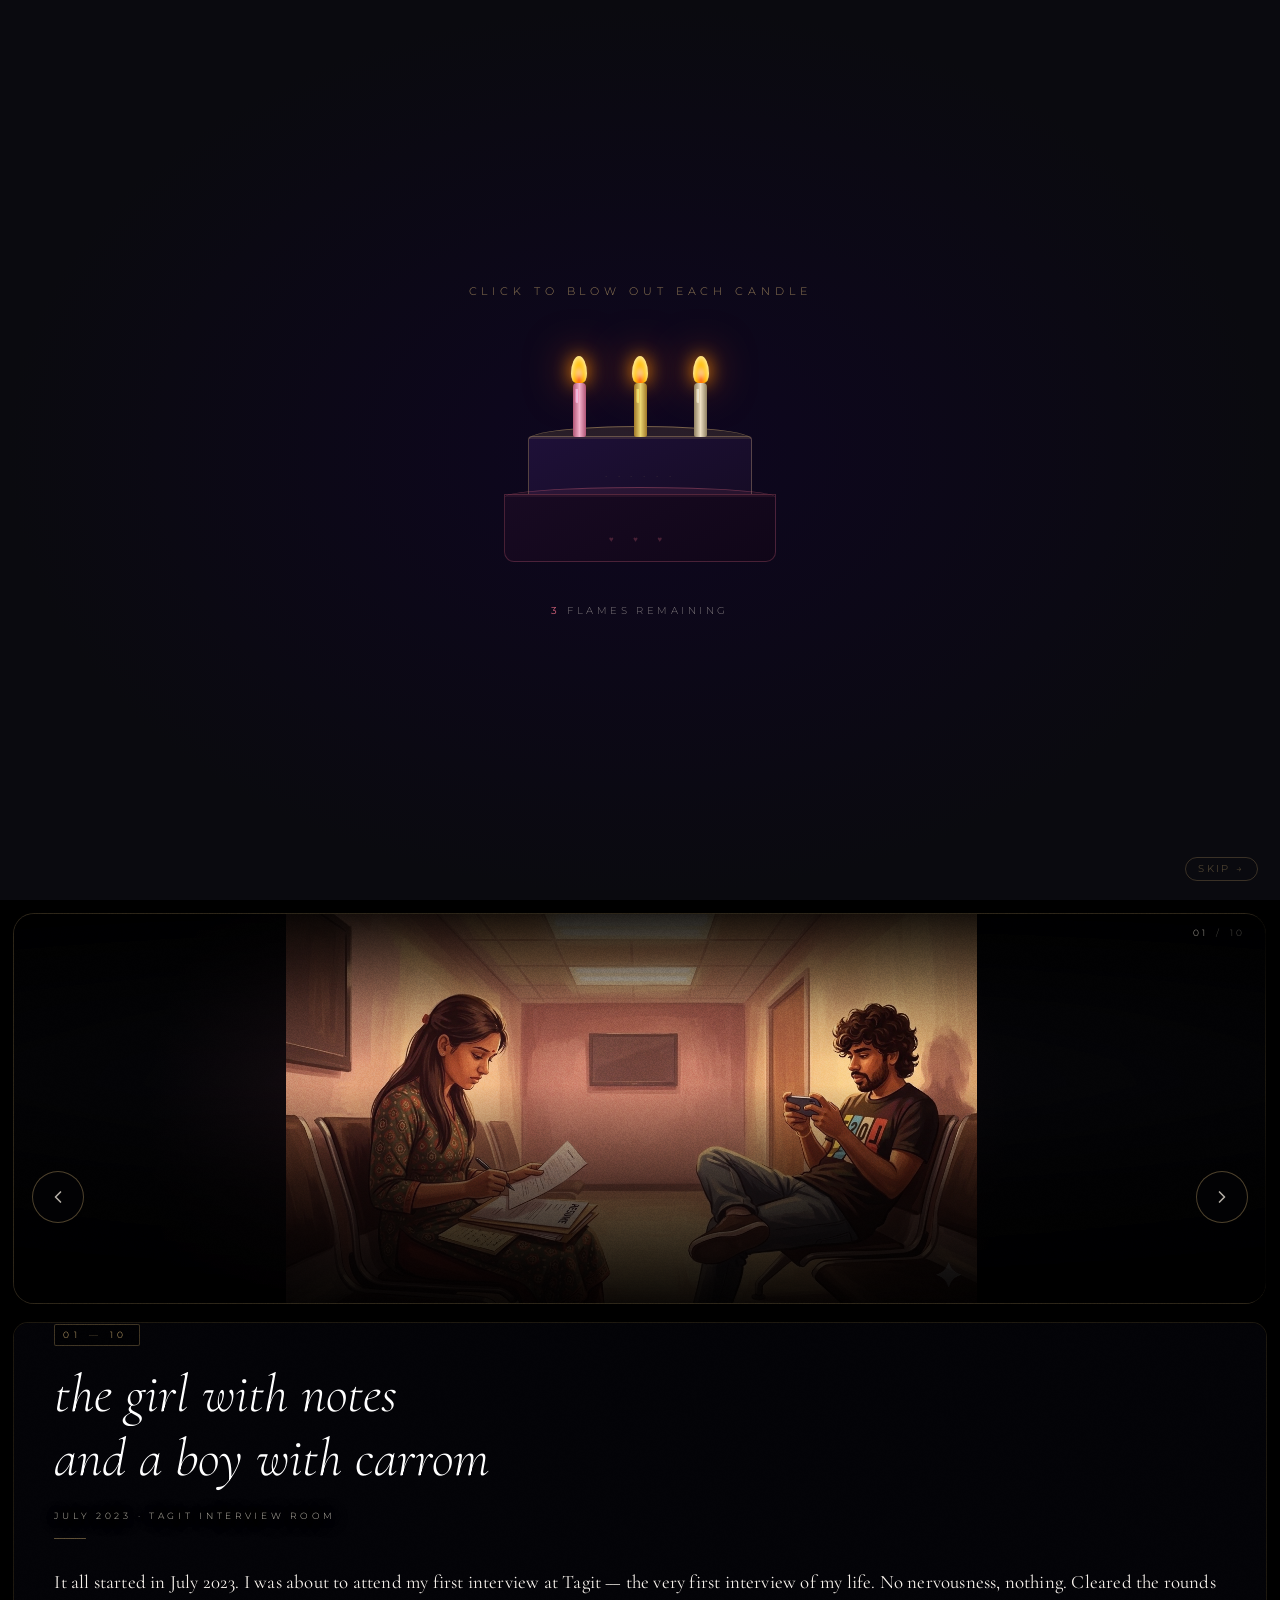
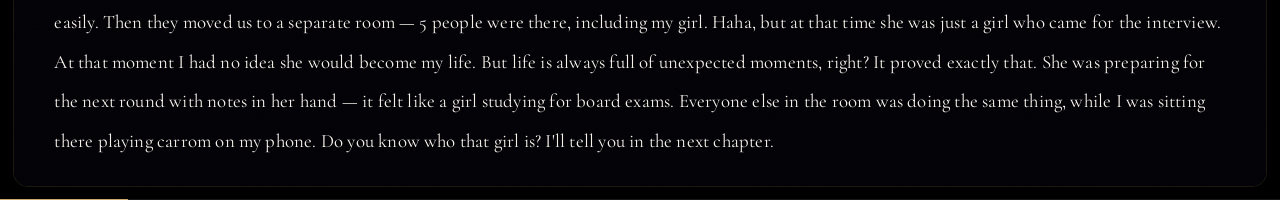
==== index.html @ 977e2dd1 "Remove audio control button from UI Co-Authored-By: Claude Sonnet 4.6 <noreply@anthropic.com>" ====
<!DOCTYPE html>
<html lang="en">
<head>
  <meta charset="UTF-8" />
  <meta name="viewport" content="width=device-width, initial-scale=1.0" />
  <title>Happy Birthday ❤️</title>
  <link rel="stylesheet" href="css/style.css" />
  <link rel="preconnect" href="https://fonts.googleapis.com" />
  <link href="https://fonts.googleapis.com/css2?family=Cormorant+Garamond:ital,wght@0,300;0,400;1,300;1,400&family=Montserrat:wght@200;300;400&display=swap" rel="stylesheet" />
  <link rel="preload" as="image" href="photos/IMG_4684.webp">
  <link rel="preload" as="image" href="photos/IMG_4685.webp">
  <link rel="preload" as="image" href="photos/IMG_4686.webp">
</head>
<body>

  <!-- ── COUNTDOWN LOCK SCREEN ── -->
  <div id="cdscreen">
    <div class="cds-stars" id="cds-stars"></div>
    <div class="cds-inner">
      <p class="cds-pre">something special awaits</p>
      <p class="cds-who">— a letter from someone who loves you —</p>
      <div class="cds-divider">✦ &nbsp; ✦ &nbsp; ✦</div>
      <p class="cds-date">July 14, 2026</p>
      <div class="cds-timer">
        <div class="cds-unit"><span class="cds-n" id="cds-d">00</span><span class="cds-l">days</span></div>
        <div class="cds-colon">:</div>
        <div class="cds-unit"><span class="cds-n" id="cds-h">00</span><span class="cds-l">hours</span></div>
        <div class="cds-colon">:</div>
        <div class="cds-unit"><span class="cds-n" id="cds-m">00</span><span class="cds-l">min</span></div>
        <div class="cds-colon">:</div>
        <div class="cds-unit"><span class="cds-n" id="cds-s">00</span><span class="cds-l">sec</span></div>
      </div>
      <p class="cds-sub">your gift is almost ready...</p>
    </div>
  </div>

  <script>
  (function () {
    var ALWAYS_VISIBLE = true; // set false to re-enable the July 14 countdown lock
    var UNLOCK = new Date(2026, 6, 14, 0, 0, 0); // July 14 2026 midnight, local time
    var screen = document.getElementById('cdscreen');

    function pad(n) { return String(n).padStart(2, '0'); }

    function tick() {
      var diff = UNLOCK - Date.now();
      if (diff <= 0) {
        clearInterval(timer);
        screen.classList.add('unlock');
        setTimeout(function () { if (screen.parentNode) screen.parentNode.removeChild(screen); }, 1700);
        return;
      }
      var d = Math.floor(diff / 86400000);
      var h = Math.floor((diff % 86400000) / 3600000);
      var m = Math.floor((diff % 3600000) / 60000);
      var s = Math.floor((diff % 60000) / 1000);
      document.getElementById('cds-d').textContent = pad(d);
      document.getElementById('cds-h').textContent = pad(h);
      document.getElementById('cds-m').textContent = pad(m);
      document.getElementById('cds-s').textContent = pad(s);
    }

    if (ALWAYS_VISIBLE || Date.now() >= UNLOCK || location.search.includes('preview')) {
      if (screen.parentNode) screen.parentNode.removeChild(screen);
      return;
    }

    // Seed starfield
    var starsEl = document.getElementById('cds-stars');
    for (var i = 0; i < 140; i++) {
      var st = document.createElement('div');
      st.className = 'cds-star';
      var sz = Math.random() < 0.8 ? 1 : 2;
      st.style.cssText = 'left:' + (Math.random() * 100) + '%;top:' + (Math.random() * 100) + '%;'
        + 'width:' + sz + 'px;height:' + sz + 'px;'
        + '--dur:' + (2 + Math.random() * 4) + 's;'
        + '--op:' + (0.1 + Math.random() * 0.55) + ';'
        + 'animation-delay:' + (Math.random() * 5) + 's;';
      starsEl.appendChild(st);
    }

    tick();
    var timer = setInterval(tick, 1000);
  })();
  </script>

  <!-- ── INTRO OVERLAY ── -->
  <div id="intro-overlay">

    <!-- PHASE 1: CAKE + CANDLES -->
    <div id="candle-phase">
      <p class="intro-hint">click to blow out each candle</p>
      <div class="cake-scene">
        <div class="cake-wrapper">
          <div class="candles-row">
            <div class="candle" id="c0">
              <div class="flame-wrap"><div class="flame"></div></div>
              <div class="candle-body cb-rose"></div>
            </div>
            <div class="candle" id="c1">
              <div class="flame-wrap"><div class="flame"></div></div>
              <div class="candle-body cb-gold"></div>
            </div>
            <div class="candle" id="c2">
              <div class="flame-wrap"><div class="flame"></div></div>
              <div class="candle-body cb-cream"></div>
            </div>
          </div>
          <div class="cake-tier cake-tier-top"></div>
          <div class="cake-tier cake-tier-bot"></div>
        </div>
      </div>
      <p class="candle-counter"><span id="flames-left">3</span> flames remaining</p>
      <button id="dev-skip" class="dev-skip">skip →</button>
    </div>

    <!-- PHASE 2: SHOOTING STAR -->
    <div id="star-phase">
      <div class="phase-stars" id="sp-stars"></div>
      <div class="sp-content">
        <p class="sp-text" id="sp-text"></p>
        <p class="sp-sub"  id="sp-sub"></p>
        <p class="sp-caught" id="sp-caught">✦ wish granted ✦</p>
      </div>
      <div class="sp-screen" id="sp-screen">
        <div class="shooting-star-el" id="shooting-star-el"></div>
      </div>
    </div>

    <!-- PHASE 3: CONSTELLATION HEART -->
    <div id="heart-phase">
      <div class="phase-stars" id="hp-stars"></div>
      <p class="hp-hint" id="hp-hint">connect the stars in order</p>
      <div class="heart-stage">
        <svg class="heart-svg" id="heart-svg" preserveAspectRatio="xMidYMid meet"></svg>
        <div class="heart-dots" id="heart-dots"></div>
      </div>
      <p class="hp-counter" id="hp-counter">tap star <span id="next-star">1</span></p>
      <div class="heart-msg" id="heart-msg">
        <p class="hm-line1">our connection will never end</p>
        <p class="hm-line2">always connecting the dots,<br>no matter what</p>
      </div>
    </div>

    <!-- PHASE 4: PIANO -->
    <div id="piano-phase">
      <div class="phase-stars" id="pp2-stars"></div>
      <p class="piano-intro" id="piano-intro"></p>
      <p class="piano-sub">follow the glow &nbsp;♪</p>
      <div class="piano-wrap">
        <div class="piano-keys" id="piano-keys"></div>
      </div>
      <p class="piano-lyric" id="piano-lyric">&nbsp;</p>
      <p class="piano-progress" id="piano-progress">&nbsp;</p>
      <div class="piano-actions" id="piano-actions">
        <button class="piano-btn" id="piano-replay">↺ &nbsp;play again</button>
        <button class="piano-btn piano-btn-fwd" id="piano-forward">move on &nbsp;→</button>
      </div>
    </div>

    <!-- PHASE 5: NAME REVEAL -->
    <div id="name-phase">
      <div class="phase-stars" id="np-stars"></div>
      <div class="np-content">
        <div class="name-row">
          <span class="nl">S</span><span class="nl">u</span><span class="nl">r</span><span class="nl">e</span><span class="nl">k</span><span class="nl">a</span><span class="nl">a</span>
        </div>
        <p class="np-tagline" id="np-tagline">Happy Birthday ♥</p>
        <button class="np-enter" id="np-enter">open your gift &rarr;</button>
      </div>
    </div>

  </div>

  <!-- YouTube hidden player -->
  <div id="yt-player" style="position:absolute;width:1px;height:1px;opacity:0;pointer-events:none;"></div>
  <script src="https://www.youtube.com/iframe_api"></script>

  <!-- ── INTRO / HERO SECTION ── -->
  <section id="hero" class="section hero">
    <div class="stars" id="stars"></div>
    <div class="hero-content">
      <p class="subtitle fade-in">for the one who means everything</p>
      <h1 class="hero-title fade-in delay-1">Happy Birthday</h1>
      <h2 class="hero-name fade-in delay-2">Surekaa</h2>
      <p class="hero-date fade-in delay-3">July 14</p>
      <div class="scroll-hint fade-in delay-4">
        <span>scroll to relive our story</span>
        <div class="scroll-arrow">↓</div>
      </div>
    </div>
  </section>

  <!-- ── CINEMATIC SLIDESHOW ── -->
  <section id="gallery">

    <!-- Cinematic layers -->
    <div class="gs-lb gs-lb-t" id="gs-lb-t"></div>
    <div class="gs-lb gs-lb-b" id="gs-lb-b"></div>
    <div class="gs-vignette"></div>
    <div class="gs-grain" id="gs-grain"></div>
    <div class="gs-flash"      id="gs-flash"></div>
    <div class="gs-light-leak" id="gs-light-leak"></div>
    <div class="gs-curtain"    id="gs-curtain"></div>

    <!-- Slides -->
    <div class="gs-track" id="gs-track">

      <div class="gs-slide" data-idx="0">
        <div class="gs-photo gs-p0"></div>
        <div class="gs-overlay"></div>
        <div class="gs-story-panel">
          <div class="gs-caption">
            <span class="gs-label">01 <em>—</em> 10</span>
            <h2 class="gs-title">
              <span class="gs-line-wrap"><span class="gs-line">the girl with notes</span></span>
              <span class="gs-line-wrap"><span class="gs-line">and a boy with carrom</span></span>
            </h2>
            <p class="gs-sub">July 2023  ·  Tagit interview room</p>
          </div>
          <div class="gs-sp-rule"></div>
          <p class="gs-story-body">It all started in July 2023. I was about to attend my first interview at Tagit — the very first interview of my life. No nervousness, nothing. Cleared the rounds easily. Then they moved us to a separate room — 5 people were there, including my girl. Haha, but at that time she was just a girl who came for the interview. At that moment I had no idea she would become my life. But life is always full of unexpected moments, right? It proved exactly that. She was preparing for the next round with notes in her hand — it felt like a girl studying for board exams. Everyone else in the room was doing the same thing, while I was sitting there playing carrom on my phone. Do you know who that girl is? I'll tell you in the next chapter.</p>
        </div>
      </div>

      <div class="gs-slide" data-idx="1">
        <div class="gs-photo gs-p1"></div>
        <div class="gs-overlay"></div>
        <div class="gs-story-panel">
          <div class="gs-caption">
            <span class="gs-label">02 <em>—</em> 10</span>
            <h2 class="gs-title">
              <span class="gs-line-wrap"><span class="gs-line">a hi, a smile</span></span>
              <span class="gs-line-wrap"><span class="gs-line">and a name I'll never forget</span></span>
            </h2>
            <p class="gs-sub">Day 1 at Tagit  ·  the seat God arranged</p>
          </div>
          <div class="gs-sp-rule"></div>
          <p class="gs-story-body">Interview done, got the job at Tagit. First day of our corporate life — excited and at the same time the pressure was there. Can we survive here? Can we have friends here? But the good thing is everyone came out of college so we had a training session for almost 1 month and it felt just like college. Tagit is the company that gave me two lives — one for my professional career, the kickstart of everything, and another, a new beginning of something I never knew was coming. That beginning came when she herself sat next to me. Haha. I think the seat arrangements were not done by management — they were done by GOD. Because why would a service team girl come and sit next to a product team guy? She could have sat somewhere else, right? If she hadn't sat next to me, I don't think I would be creating this story today. I said hi to her and she replied with a hi and a smile. She used to talk with a lot of formality at first — I told her she can talk casually, no need to be formal. I forgot to mention one thing — the beautiful name of the girl. Her name is Surekaa. The name that is going to be etched in my heart for the rest of my life — though at that time I had no idea.</p>
        </div>
      </div>

      <div class="gs-slide" data-idx="2">
        <div class="gs-photo gs-p8"></div>
        <div class="gs-overlay"></div>
        <div class="gs-story-panel">
          <div class="gs-caption">
            <span class="gs-label">03 <em>—</em> 10</span>
            <h2 class="gs-title">
              <span class="gs-line-wrap"><span class="gs-line">fifteen days</span></span>
              <span class="gs-line-wrap"><span class="gs-line">like a tracer bullet</span></span>
            </h2>
            <p class="gs-sub">rose milk, Java patterns &amp; tears at the door</p>
          </div>
          <div class="gs-sp-rule"></div>
          <p class="gs-story-body">Fifteen days went like a tracer bullet — so fast. I was going to the product team (MB side) and she to the service side. Moving out of that training room, after so many years I felt bad about moving away from someone. It was weird, actually. Even I was in a relationship at the time — actually, both of us were. But the bond we had during those 15 days — we used to tease each other, oh sorry, I used to tease her, she used to smile and say &quot;hey, poda&quot; always with a sportive mindset. We'd go drink rose milks. We'd discuss Java patterns that I've never once used in my professional career. Unlimited laughter inside that room. Everything hit me when I came out of that room. It's somehow special, right — if a girl you've known for just 15 days has tears in her eyes when you're leaving, and you feel exactly the same. That day a new bond was created — not in the form of a relationship, but in the form of friends. I don't know what she felt. But it was something special to me, obviously. And the boy moved out — his name is Aswath. Yes, that's me, as you know.</p>
        </div>
      </div>

      <div class="gs-slide" data-idx="3">
        <div class="gs-photo gs-p2"></div>
        <div class="gs-overlay"></div>
        <div class="gs-story-panel">
          <div class="gs-caption">
            <span class="gs-label">04 <em>—</em> 10</span>
            <h2 class="gs-title">
              <span class="gs-line-wrap"><span class="gs-line">the bond</span></span>
              <span class="gs-line-wrap"><span class="gs-line">that never faded</span></span>
            </h2>
            <p class="gs-sub">8 months apart  ·  the trip  ·  possessiveness</p>
          </div>
          <div class="gs-sp-rule"></div>
          <p class="gs-story-body">Then the break came — both Surekaa and I separated to different teams. The pressure on freshers led us to talk less. Since this was the first company for both of us, we focused on learning new things. That's how 8 months went. But somehow a gang was formed and we came back to our routine. And the beautiful thing is — even though we had fewer conversations during this period, the bond never faded. That's how we became close friends. The trip made us even closer — closer than this boy had ever been with anyone. A bond he never had with anyone. A bond that feels like something you cannot get from anyone else, not after her. So I was always there for her and she was always there for me. This was the first time I experienced possessiveness inside a friendship. She did the same — possessive over silly things. Always prioritising each other in all situations. She used to sit next to me every single day for lunch. She would always be around me — no matter what — she liked being around me. Something like that doesn't happen on purpose, right? It just happens eventually. And it happened. One day she wore my hoodie to the theatre and we clicked a picture together. The first thing we did after becoming close friends was clicking thousands of pictures wherever we went. Whoever saw those pictures said one thing only: "you look so cute together." Of course, even without me she looks cute — but cute together is something else, right? Which is why we kept taking thousands of pictures that are still in my drive — ones I cannot erase, even when Google removed the access.</p>
        </div>
      </div>

      <div class="gs-slide" data-idx="4">
        <div class="gs-photo gs-p3"></div>
        <div class="gs-overlay"></div>
        <div class="gs-story-panel">
          <div class="gs-caption">
            <span class="gs-label">05 <em>—</em> 10</span>
            <h2 class="gs-title">
              <span class="gs-line-wrap"><span class="gs-line">two helmets</span></span>
              <span class="gs-line-wrap"><span class="gs-line">one reserved for her</span></span>
            </h2>
            <p class="gs-sub">every Wednesday  ·  our day</p>
          </div>
          <div class="gs-sp-rule"></div>
          <p class="gs-story-body">After the trip, the bond we had went to another level. Next level in the sense that it's not a relationship — we were like best friends who always stuck together. Wednesday was our day, because Thursday and Friday were WFH for both of us, so we always went out somewhere on Wednesday evening. It reached a point where I was waiting for Wednesday all week. That day I'd take my bike from my room and take two helmets with me — one on my head and another one in the bike dickey. Single earbud on my left and keeping another one in the box — the one reserved for her. Then I'd reach her PG. Lucky smile, I think. Once I arrived I'd call her, she'd check from the first-floor balcony to confirm if I'd actually come. After confirming, she'd come down. And we'd start the bike ride with songs on. It felt like the mental manadhil song from OK Kanmani — that exact feeling. We'd have so much fun, actually singing our favourite songs together. Oh, I forgot to tell — we had one song that was like a signature song for us: Thooya. We used to listen to it whenever we were on a bike ride. It was so much fun and so heartfelt, actually.</p>
        </div>
      </div>

      <div class="gs-slide" data-idx="5">
        <div class="gs-photo gs-p4"></div>
        <div class="gs-overlay"></div>
        <div class="gs-story-panel">
          <div class="gs-caption">
            <span class="gs-label">06 <em>—</em> 10</span>
            <h2 class="gs-title">
              <span class="gs-line-wrap"><span class="gs-line">thooya on the speakers</span></span>
              <span class="gs-line-wrap"><span class="gs-line">sand under our feet</span></span>
            </h2>
            <p class="gs-sub">Thiruvanmiyur  ·  parotta, kalakki &amp; beach</p>
          </div>
          <div class="gs-sp-rule"></div>
          <p class="gs-story-body">Then we'd reach the beach — Thiruvanmiyur beach. We'd move around the sands with the peaceful sound of the sea. But before going there we'd always stop at the local kai yendhi bhavan. We used to eat parotta, dosa, and kalakki — often, every time we visited we'd have it. She'd feed me some days, I'd feed her. It's a cute thing, right? Then we'd go to the beach, drink from the flask there, take more buttermilk with us to the beach and sit there talking about useless things. I still remember the day she posted a snap of just a cup — and behind that, me wearing a green striped tee. She never thought about what people would think of her for roaming around with a boy at night and on the beach. That's Surekaa — if it's right for her, she doesn't care what others think. That's a pretty good quality, right? Yes it is. We'd eat waffles sometimes. We'd drink coffee. We'd visit Tea Talkies. And we'd visit this one hotel — oh god, I forgot the name — the hotel inside Karappakkam. Let's see if she reminds me the name. Let her tell the hotel name. We used to eat parotta and kalakki there as always, and Idly Vada Kadai's elaneer payasam — that I will never forget — and Tiffin Shastra's rava dosa. She always knew what I'd eat even before I told her. Haha.</p>
        </div>
      </div>

      <div class="gs-slide" data-idx="6">
        <div class="gs-photo gs-p6"></div>
        <div class="gs-overlay"></div>
        <div class="gs-story-panel">
          <div class="gs-caption">
            <span class="gs-label">07 <em>—</em> 10</span>
            <h2 class="gs-title">
              <span class="gs-line-wrap"><span class="gs-line">she took</span></span>
              <span class="gs-line-wrap"><span class="gs-line">my mother's hand</span></span>
            </h2>
            <p class="gs-sub">Bommi Apartments  ·  paal kaachanum  ·  Tiffin Shastra</p>
          </div>
          <div class="gs-sp-rule"></div>
          <p class="gs-story-body">Days went by. I was living in a room with friends and trying to move to an individual house. I don't know why, but I always kept Surekaa in my mind when I thought about it — if I rent a house I can invite her and spend quality time, right? That thought would never have come to my mind if it wasn't for Surekaa, because I am not the guy who has the courage to bring a girl to my house. But somehow in my mind I thought I can bring her over, watch movies together, something like that. I don't know why. Reason? IDK. And that's the truth — for some things we don't need a reason. Something is beyond that. So I got a house on rent and it was time to start living there. I thought I would live there alone. But you don't know what happened next — and it surprised me as well. If you asked me now in 2026 would you believe this could have happened back then, I honestly don't think I would believe it. But it happened. It's kind of the beginning of something — and the beginning of fulfilling the reason I was born, I think.<br><br>We had to do paal kaachanum — which we usually do at the best time, early morning at 5 o'clock. Before that day, my parents came from Thiruvarur and stayed at the new home. That same evening, there was a plan — my mother and I had to go buy things for the next morning ritual. Unfortunately I got stuck with office work. The first thing that came to my mind was her. I took my phone and called her. She said she was also occupied with office work, then she called again and said "nan poren, konjam late aagum" — she might have thought, Aswath is asking, how can I not go? She arrived at my home and took my mom out to buy everything that was needed. She is the first girl I ever introduced to my mother. They shared such a good bond that day. My mom said her favourite colour is blue — same as Surekaa's. Just saying. Then me, Surekaa, Ishu and Amma had breakfast at Tiffin Shastra. Then my parents went back to Thiruvarur.</p>
        </div>
      </div>

      <div class="gs-slide" data-idx="7">
        <div class="gs-photo gs-p5"></div>
        <div class="gs-overlay"></div>
        <div class="gs-story-panel">
          <div class="gs-caption">
            <span class="gs-label">08 <em>—</em> 10</span>
            <h2 class="gs-title">
              <span class="gs-line-wrap"><span class="gs-line">she slept next to me</span></span>
              <span class="gs-line-wrap"><span class="gs-line">like she always belonged there</span></span>
            </h2>
            <p class="gs-sub">our home  ·  blue bedsheet  ·  Bommi Apartments</p>
          </div>
          <div class="gs-sp-rule"></div>
          <p class="gs-story-body">After some days, the AC got fixed — and the home became messy and sandy after all the drilling. I still don't know how I had the courage to ask a girl for help with this and also invite her to stay with me. The trust she had in me — she came and helped me. CSK match was being telecasted. She even clicked a picture of me with a mop in my hand. Cleaning done. And we had to sleep, right? She never hesitated. She just slept next to me without the fear of being with a boy at night in an individual home. It made me feel so special. She slept like a child. She used the blue bedsheet — which later became our favourite. That's a different story, haha. I even took a picture of her while she was sleeping because it felt so cute and it surprised me — to see a girl next to me who wasn't my girlfriend (till that point). Then we used to spend Thursday to Sunday in our new rented home. Yes — our home. Not my home. Because somehow she became part of it.</p>
        </div>
      </div>

      <div class="gs-slide" data-idx="8">
        <div class="gs-photo gs-p7"></div>
        <div class="gs-overlay"></div>
        <div class="gs-story-panel">
          <div class="gs-caption">
            <span class="gs-label">09 <em>—</em> 10</span>
            <h2 class="gs-title">
              <span class="gs-line-wrap"><span class="gs-line">Jersey made me cry</span></span>
              <span class="gs-line-wrap"><span class="gs-line">she made it worthwhile</span></span>
            </h2>
            <p class="gs-sub">AGS Navalur  ·  ezhaneer nungu  ·  the nights we had</p>
          </div>
          <div class="gs-sp-rule"></div>
          <p class="gs-story-body">We used to watch movies at night. The first movie was Jersey — literally on my bucket list to watch it with her. Usually whenever I see Jersey my eyes fill with tears, and it was the same that day. But I still remember what she said after we became a couple — it was weird when the two characters started kissing on screen. Haha, I felt the same, I told her. Then we used to watch horror movies and she'd close her eyes and come closer to me to feel safe. Those touches were not filled with anything except warmth and trust. Those feelings cannot be expressed in words. Then we went to the food court to get our favourite ezhaneer nungu. And we went to so many movies at AGS Navalur. But till this point we're friends — close friends, maybe more than that. Then one incident changed everything — turned my life in the opposite direction. Probably the best thing that has happened in my life. If you're reading this Surekaa, you already know what happened next.</p>
        </div>
      </div>

      <div class="gs-slide" data-idx="9">
        <div class="gs-photo gs-p9"></div>
        <div class="gs-overlay"></div>
        <div class="gs-story-panel">
          <div class="gs-caption">
            <span class="gs-label">10 <em>—</em> 10</span>
            <h2 class="gs-title">
              <span class="gs-line-wrap"><span class="gs-line">love was always there</span></span>
              <span class="gs-line-wrap"><span class="gs-line">we just finally said it</span></span>
            </h2>
            <p class="gs-sub">Bommi Apartments  ·  thousands of kisses  ·  forever</p>
          </div>
          <div class="gs-sp-rule"></div>
          <p class="gs-story-body">Then what happened — you know, I know. Our home knows. Our room knows. Our blue bedsheet knows. Our bathrooms know. Our hall knows. Our beanbag knows. Our kitchen knows. Our sofa knows. Our balcony knows. Our terrace knows. Bommi Apartments knows everything — what we had, what bond we shared, what privacy we shared. We don't even have a count of how many times we kissed. I hope the apartment and all its bricks know it too — maybe they also thought, when will these two stop? Haha. We used to sleep next to each other. I'd put my hands on you easily without hesitation, and you too. One day we started playing the neck biting game — THE GAME — the one that made us both finally say what we had for each other. To make your lips wet I kissed you and you closed your eyes and went under my arms. That felt so cute. After that, the only things we did were kissing kissing kissing, cuddling cuddling. Then we started removing our clothes — we rarely put clothes on when we slept. There was always that closeness in the nights. All our nights were like that — talking, being close to you, kissing your neck, feeling the warmth of you, sticking together like glue, feeling the heat of our bodies without any distance between us. Oh my god, the intimacy we had was something truly great. Then we expressed our love. The love came first — not the other way around. Love was always there, we just hadn't expressed it yet. And then you know how we became — thousands of photos, thousands of kisses, and more memories than we can count. You used to visit my home and my mom loved you. My family was ready to give their son to you, haha. Yes — after that, a lot happened. You went to CBE and I went to Tringapps. The problems started after our families found out about our love story. I will never forget the way you stood for this love. What you did is not something easily done. No matter what, no matter what happened, you were always there — standing strong and tall — proving that a woman can love a man like this. I don't know if I'm perfect or not. But you're perfect in each and everything. Still, for almost a year now these problems have been going on like a never-ending story. But soon we will sort everything out and I will marry you with everyone's blessings. I will be there for you till the very last breath of my life. Love you Surekaa, as always. Love you kiddoo. LY KY FY.</p>
        </div>
      </div>

    </div>

    <!-- Navigation -->
    <button class="gs-btn gs-btn-prev" id="gs-prev" aria-label="Previous">
      <svg viewBox="0 0 24 24" fill="none" width="20" height="20">
        <polyline points="15,18 9,12 15,6" stroke="currentColor" stroke-width="2" stroke-linecap="round" stroke-linejoin="round"/>
      </svg>
    </button>
    <button class="gs-btn gs-btn-next" id="gs-next" aria-label="Next">
      <svg viewBox="0 0 24 24" fill="none" width="20" height="20">
        <polyline points="9,6 15,12 9,18" stroke="currentColor" stroke-width="2" stroke-linecap="round" stroke-linejoin="round"/>
      </svg>
    </button>

    <!-- Progress -->
    <div class="gs-progress"><div class="gs-progress-fill" id="gs-pfill"></div></div>
    <div class="gs-counter"><span id="gs-curr">01</span><span class="gs-csep"> / </span><span class="gs-ctotal">10</span></div>

    <!-- Section blends -->
    <div class="gs-edge-t"></div>
    <div class="gs-edge-b"></div>

  </section>

  <!-- ── FINAL MESSAGE ── -->
  <section id="message" class="section message">
    <div class="message-content">
      <div class="heart-anim">♥</div>
      <h2 class="message-title">To you, Surekaa</h2>
      <p class="message-body">
        Every single day with you is something I'm grateful for.<br>
        You make ordinary moments feel like the ones worth remembering.<br><br>
        On your birthday, I just want you to know —<br>
        you are loved more than words can ever hold.
      </p>
      <p class="message-sign">— always yours, Ash 🤍</p>
    </div>
    <div class="particles" id="particles"></div>
  </section>

  <script src="https://cdnjs.cloudflare.com/ajax/libs/gsap/3.12.5/gsap.min.js"></script>
  <script src="js/main.js"></script>
</body>
</html>
---- css/style.css ----
/* ── RESET & BASE ── */
*, *::before, *::after { box-sizing: border-box; margin: 0; padding: 0; }

:root {
  --black:   #0a0a0f;
  --deep:    #0f0f1a;
  --gold:    #c9a96e;
  --rose:    #d4637a;
  --light:   #f0e8dc;
  --dim:     rgba(240, 232, 220, 0.5);
  --font-serif: 'Cormorant Garamond', Georgia, serif;
  --font-sans:  'Montserrat', sans-serif;
}

html { scroll-behavior: smooth; }

body {
  background: var(--black);
  color: var(--light);
  font-family: var(--font-sans);
  font-weight: 300;
  overflow-x: hidden;
}

.section {
  min-height: 100vh;
  position: relative;
  display: flex;
  align-items: center;
  justify-content: center;
}

/* ── AUDIO BUTTON ── */
.audio-btn {
  position: fixed;
  bottom: 2rem;
  right: 2rem;
  z-index: 999;
  width: 48px;
  height: 48px;
  border-radius: 50%;
  background: rgba(201, 169, 110, 0.15);
  border: 1px solid var(--gold);
  display: flex;
  align-items: center;
  justify-content: center;
  cursor: pointer;
  font-size: 1.2rem;
  color: var(--gold);
  transition: background 0.3s;
  backdrop-filter: blur(8px);
}
.audio-btn:hover { background: rgba(201, 169, 110, 0.3); }

/* ── HERO ── */
.hero {
  background: radial-gradient(ellipse at center, #1a0f2e 0%, var(--black) 70%);
  flex-direction: column;
  text-align: center;
  overflow: hidden;
}
.hero::after {
  content: '';
  position: absolute;
  bottom: 0; left: 0; right: 0;
  height: 22%;
  background: linear-gradient(to top, var(--black), transparent);
  pointer-events: none;
  z-index: 3;
}

.stars {
  position: absolute;
  inset: 0;
  pointer-events: none;
}

.star {
  position: absolute;
  width: 2px;
  height: 2px;
  background: white;
  border-radius: 50%;
  animation: twinkle var(--dur, 3s) ease-in-out infinite;
  opacity: var(--op, 0.6);
}

@keyframes twinkle {
  0%, 100% { opacity: var(--op, 0.6); transform: scale(1); }
  50%       { opacity: 0.1;            transform: scale(0.5); }
}

.hero-content {
  position: relative;
  z-index: 2;
  display: flex;
  flex-direction: column;
  align-items: center;
  gap: 0.8rem;
}

.subtitle {
  font-family: var(--font-sans);
  font-weight: 200;
  font-size: 0.75rem;
  letter-spacing: 0.35em;
  text-transform: uppercase;
  color: var(--gold);
}

.hero-title {
  font-family: var(--font-serif);
  font-size: clamp(3rem, 10vw, 7rem);
  font-weight: 300;
  line-height: 1;
  color: var(--light);
}

.hero-name {
  font-family: var(--font-serif);
  font-size: clamp(2rem, 6vw, 4.5rem);
  font-weight: 400;
  font-style: italic;
  color: var(--rose);
}

.hero-date {
  font-size: 0.8rem;
  letter-spacing: 0.2em;
  color: var(--dim);
}

.scroll-hint {
  margin-top: 3rem;
  display: flex;
  flex-direction: column;
  align-items: center;
  gap: 0.5rem;
  font-size: 0.7rem;
  letter-spacing: 0.2em;
  color: var(--dim);
}

.scroll-arrow {
  animation: bounce 2s ease-in-out infinite;
  font-size: 1.2rem;
  color: var(--gold);
}

@keyframes bounce {
  0%, 100% { transform: translateY(0); }
  50%       { transform: translateY(8px); }
}

/* ── FADE-IN ANIMATIONS ── */
.fade-in {
  opacity: 0;
  transform: translateY(20px);
  animation: fadeUp 1s ease forwards;
}
.delay-1 { animation-delay: 0.4s; }
.delay-2 { animation-delay: 0.8s; }
.delay-3 { animation-delay: 1.2s; }
.delay-4 { animation-delay: 1.8s; }

@keyframes fadeUp {
  to { opacity: 1; transform: translateY(0); }
}

/* ── STORY SECTION ── */
.story {
  flex-direction: column;
  padding: 6rem 2rem;
  gap: 0;
  background: linear-gradient(to bottom, var(--black), var(--deep), var(--black));
}

.chapter {
  display: grid;
  grid-template-columns: 1fr 1fr;
  gap: 4rem;
  align-items: center;
  max-width: 1000px;
  width: 100%;
  padding: 5rem 0;
  border-bottom: 1px solid rgba(201, 169, 110, 0.1);
  opacity: 0;
  transform: translateY(50px);
  transition: opacity 0.9s ease, transform 0.9s ease;
}

.chapter.visible {
  opacity: 1;
  transform: translateY(0);
}

.chapter-reverse {
  direction: rtl;
}
.chapter-reverse > * { direction: ltr; }

.chapter-illustration {
  display: flex;
  align-items: center;
  justify-content: center;
}

.illus-placeholder {
  width: 280px;
  height: 280px;
  border-radius: 50%;
  border: 1px solid rgba(201, 169, 110, 0.3);
  display: flex;
  align-items: center;
  justify-content: center;
  font-size: 4rem;
  color: rgba(201, 169, 110, 0.3);
  background: radial-gradient(circle, rgba(212, 99, 122, 0.05), transparent 70%);
  /* Replace with actual illustration image later */
}

.chapter-text {
  display: flex;
  flex-direction: column;
  gap: 0.8rem;
}

.chapter-label {
  font-size: 0.65rem;
  letter-spacing: 0.4em;
  text-transform: uppercase;
  color: var(--gold);
}

.chapter-title {
  font-family: var(--font-serif);
  font-size: clamp(1.8rem, 4vw, 2.8rem);
  font-weight: 300;
  line-height: 1.2;
}

.chapter-date {
  font-size: 0.7rem;
  letter-spacing: 0.2em;
  color: var(--dim);
}

.chapter-body {
  font-size: 0.95rem;
  line-height: 1.9;
  color: rgba(240, 232, 220, 0.75);
  max-width: 420px;
}

.chapter-placeholder {
  font-style: italic;
  color: rgba(240, 232, 220, 0.3);
  font-size: 0.88rem;
  line-height: 1.8;
}

/* ── CINEMATIC CHAPTERS ── */
.story {
  flex-direction: column;
  padding: 0;
  gap: 0;
  background: var(--black);
  align-items: stretch;
  min-height: unset;
}

.chapter-full {
  min-height: 100vh;
  display: grid;
  grid-template-columns: 1fr 1fr;
  position: relative;
  overflow: hidden;
}
.chapter-full.cf-flip { direction: rtl; }
.chapter-full.cf-flip > * { direction: ltr; }

/* ── Photo side ── */
.cf-media {
  position: relative;
  overflow: hidden;
}
/* Top & bottom black fade — dissolves chapter edges into the page */
.cf-media::before,
.cf-media::after {
  content: '';
  position: absolute;
  left: 0;
  right: 0;
  z-index: 3;
  pointer-events: none;
}
.cf-media::before {
  top: 0;
  height: 28%;
  background: linear-gradient(to bottom, var(--black) 0%, transparent 100%);
}
.cf-media::after {
  bottom: 0;
  height: 28%;
  background: linear-gradient(to top, var(--black) 0%, transparent 100%);
}

.cf-img {
  position: absolute;
  inset: 0;
  background-size: cover;
  background-position: center;
  transform: scale(1.07);
  clip-path: inset(0 0 100% 0);
  transition: clip-path 1.3s cubic-bezier(0.16, 1, 0.3, 1) 0.1s,
              transform 7s ease;
}
.chapter-full.visible .cf-img {
  clip-path: inset(0 0 0% 0);
  transform: scale(1);
}

/* Unique gradient for each chapter (replace with background-image when photos ready) */
.cf-img-1 { background: radial-gradient(ellipse at 40% 55%, #3d1a2e 0%, #0a0a0f 80%); }
.cf-img-2 { background: radial-gradient(ellipse at 60% 40%, #0f1a3d 0%, #0a0a0f 80%); }
.cf-img-3 { background: radial-gradient(ellipse at 35% 60%, #2d1a08 0%, #0a0a0f 80%); }
.cf-img-4 { background: radial-gradient(ellipse at 55% 45%, #0a1f1a 0%, #0a0a0f 80%); }
.cf-img-5 { background: radial-gradient(ellipse at 45% 55%, #2d0a20 0%, #0a0a0f 80%); }
.cf-img-6 { background: radial-gradient(ellipse at 50% 50%, #2d1f05 0%, #0a0a0f 80%); }

/* Subtle inner glow accent per chapter */
.cf-img-1::after { content:''; position:absolute; inset:0; background: radial-gradient(circle at 45% 55%, rgba(212,99,122,0.18) 0%, transparent 65%); }
.cf-img-2::after { content:''; position:absolute; inset:0; background: radial-gradient(circle at 55% 42%, rgba(100,140,212,0.18) 0%, transparent 65%); }
.cf-img-3::after { content:''; position:absolute; inset:0; background: radial-gradient(circle at 40% 58%, rgba(201,169,110,0.2) 0%, transparent 65%); }
.cf-img-4::after { content:''; position:absolute; inset:0; background: radial-gradient(circle at 52% 48%, rgba(80,180,140,0.16) 0%, transparent 65%); }
.cf-img-5::after { content:''; position:absolute; inset:0; background: radial-gradient(circle at 46% 54%, rgba(180,80,130,0.18) 0%, transparent 65%); }
.cf-img-6::after { content:''; position:absolute; inset:0; background: radial-gradient(circle at 50% 50%, rgba(201,169,110,0.22) 0%, transparent 65%); }

.cf-veil {
  position: absolute;
  inset: 0;
  background: linear-gradient(to right, transparent 50%, var(--black) 100%);
  pointer-events: none;
}
.cf-flip .cf-veil {
  background: linear-gradient(to left, transparent 50%, var(--black) 100%);
}

/* ── Text side ── */
.cf-text {
  display: flex;
  flex-direction: column;
  justify-content: center;
  padding: 5rem 4.5rem 5rem 4rem;
  position: relative;
}
.cf-flip .cf-text {
  padding: 5rem 4rem 5rem 4.5rem;
}

.cf-num {
  font-family: var(--font-serif);
  font-size: clamp(6rem, 13vw, 11rem);
  font-weight: 300;
  color: rgba(201, 169, 110, 0.05);
  position: absolute;
  top: 1.5rem;
  right: 2rem;
  line-height: 1;
  pointer-events: none;
  opacity: 0;
  transition: opacity 1.2s ease 0.2s;
}
.cf-flip .cf-num { right: auto; left: 2rem; }
.chapter-full.visible .cf-num { opacity: 1; }

.cf-label {
  font-size: 0.58rem;
  letter-spacing: 0.55em;
  text-transform: uppercase;
  color: var(--gold);
  opacity: 0;
  transform: translateY(10px);
  transition: opacity 0.8s ease 0.4s, transform 0.8s ease 0.4s;
}
.chapter-full.visible .cf-label { opacity: 1; transform: translateY(0); }

.cf-title {
  font-family: var(--font-serif);
  font-size: clamp(1.9rem, 3.5vw, 3.2rem);
  font-weight: 300;
  line-height: 1.2;
  margin-top: 0.8rem;
  opacity: 0;
  transform: translateY(22px);
  transition: opacity 1s ease 0.55s, transform 1s ease 0.55s;
}
.chapter-full.visible .cf-title { opacity: 1; transform: translateY(0); }

.cf-rule {
  width: 36px;
  height: 1px;
  background: var(--gold);
  margin: 1.6rem 0;
  opacity: 0;
  transform: scaleX(0);
  transform-origin: left;
  transition: opacity 0.5s ease 0.75s, transform 0.6s ease 0.75s;
}
.chapter-full.visible .cf-rule { opacity: 0.55; transform: scaleX(1); }

.cf-body {
  font-size: 0.92rem;
  line-height: 2;
  color: rgba(240, 232, 220, 0.65);
  font-style: italic;
  max-width: 380px;
  opacity: 0;
  transform: translateY(14px);
  transition: opacity 1s ease 0.9s, transform 1s ease 0.9s;
}
.chapter-full.visible .cf-body { opacity: 1; transform: translateY(0); }

.cf-date {
  font-size: 0.6rem;
  letter-spacing: 0.3em;
  text-transform: uppercase;
  color: rgba(201, 169, 110, 0.4);
  margin-top: 1.8rem;
  opacity: 0;
  transition: opacity 0.8s ease 1.1s;
}
.chapter-full.visible .cf-date { opacity: 1; }

/* ── Interlude quote cards ── */
.story-interlude {
  min-height: 55vh;
  display: flex;
  align-items: center;
  justify-content: center;
  padding: 5rem 2rem;
  background: linear-gradient(to bottom, var(--black) 0%, #0d0718 50%, var(--black) 100%);
  position: relative;
}
.story-interlude::before {
  content: '✦';
  position: absolute;
  top: 50%;
  left: 50%;
  transform: translate(-50%, -50%);
  font-size: 18rem;
  color: rgba(201, 169, 110, 0.025);
  pointer-events: none;
  line-height: 1;
}

.si-quote {
  font-family: var(--font-serif);
  font-size: clamp(1.1rem, 2.8vw, 1.9rem);
  font-weight: 300;
  font-style: italic;
  text-align: center;
  color: rgba(240, 232, 220, 0.38);
  max-width: 580px;
  line-height: 1.8;
  opacity: 0;
  transform: translateY(18px);
  transition: opacity 1.2s ease, transform 1.2s ease;
  position: relative;
  z-index: 1;
}
.story-interlude.visible .si-quote { opacity: 1; transform: translateY(0); }

/* ── Mobile ── */
@media (max-width: 768px) {
  .chapter-full {
    grid-template-columns: 1fr;
    grid-template-rows: 42vh auto;
    min-height: unset;
  }
  .chapter-full.cf-flip { direction: ltr; }
  .cf-media { grid-row: 1; }
  .cf-text {
    grid-row: 2;
    padding: 3rem 1.8rem;
  }
  .cf-veil, .cf-flip .cf-veil {
    background: linear-gradient(to bottom, transparent 40%, var(--black) 100%);
  }
  .cf-num { font-size: 5rem; top: 1rem; right: 1rem; }
  .cf-flip .cf-num { left: 1rem; right: auto; }
  .cf-body { max-width: 100%; }
}

/* ── CINEMATIC SLIDESHOW ── */
#gallery {
  position: relative;
  height: 100vh;
  overflow: hidden;
  background: #000;
  cursor: default;
}

.gs-track { position: absolute; inset: 0; }

/* ── Slides ── */
.gs-slide {
  position: absolute;
  inset: 0;
  opacity: 0;
  pointer-events: none;
  z-index: 1;
}
.gs-slide.gs-active {
  opacity: 1;
  pointer-events: auto;
  z-index: 2;
}

/* ── Photo — top card, stops above story panel, no overlap ── */
.gs-photo {
  position: absolute;
  top: 0.9rem;
  left: 0.9rem;
  right: 0.9rem;
  bottom: calc(52vh + 1.8rem);
  background-size: contain;
  background-position: center;
  background-color: #050508;
  border-radius: 20px;
  overflow: hidden;
  box-shadow: 0 0 0 1px rgba(201,169,110,0.22), 0 8px 48px rgba(0,0,0,0.7);
  will-change: transform;
  transform-origin: center center;
}

/* Chapter illustrations — full contain, no cropping */
.gs-p0 { background: #050508 url("../photos/IMG_4684.webp") center/contain no-repeat; }
.gs-p1 { background: #050508 url("../photos/IMG_4685.webp") center/contain no-repeat; }
.gs-p2 { background: #050508 url("../photos/IMG_4687.webp") center/contain no-repeat; }
.gs-p3 { background: #050508 url("../photos/IMG_4688.webp") center/contain no-repeat; }
.gs-p4 { background: #050508 url("../photos/IMG_4690.webp") center/contain no-repeat; }
.gs-p5 { background: #050508 url("../photos/IMG_4692.webp") center/contain no-repeat; }
.gs-p6 { background: #050508 url("../photos/IMG_4695.webp") center/contain no-repeat; }
.gs-p7 { background: #050508 url("../photos/IMG_4696.webp") center/contain no-repeat; }

.gs-p0::after { content:''; position:absolute; inset:0; background:radial-gradient(circle at 45% 55%, rgba(212,99,122,0.18),transparent 60%); }
.gs-p1::after { content:''; position:absolute; inset:0; background:radial-gradient(circle at 58% 42%, rgba(100,130,220,0.16), transparent 60%); }
.gs-p2::after { content:''; position:absolute; inset:0; background:radial-gradient(circle at 38% 60%, rgba(201,169,110,0.18),transparent 60%); }
.gs-p3::after { content:''; position:absolute; inset:0; background:radial-gradient(circle at 55% 48%, rgba(80,180,130,0.14), transparent 60%); }
.gs-p4::after { content:''; position:absolute; inset:0; background:radial-gradient(circle at 44% 56%, rgba(190,80,140,0.16), transparent 60%); }
.gs-p5::after { content:''; position:absolute; inset:0; background:radial-gradient(circle at 52% 44%, rgba(80,140,210,0.14), transparent 60%); }
.gs-p6::after { content:''; position:absolute; inset:0; background:radial-gradient(circle at 40% 52%, rgba(160,90,220,0.16), transparent 60%); }
.gs-p7::after { content:''; position:absolute; inset:0; background:radial-gradient(circle at 50% 50%, rgba(201,169,110,0.2),transparent 60%); }

.gs-p8 { background: #050508 url("../photos/IMG_4686.webp") center/contain no-repeat; }
.gs-p9 { background: #050508 url("../photos/IMG_4694.webp") center/contain no-repeat; }
.gs-p8::after { content:''; position:absolute; inset:0; background:radial-gradient(circle at 48% 52%, rgba(180,100,210,0.16), transparent 60%); }
.gs-p9::after { content:''; position:absolute; inset:0; background:radial-gradient(circle at 52% 48%, rgba(100,180,150,0.14), transparent 60%); }

/* ── Reading overlay — matches photo frame shape exactly ── */
.gs-overlay {
  position: absolute;
  top: 0.9rem;
  left: 0.9rem;
  right: 0.9rem;
  bottom: calc(52vh + 1.8rem);
  border-radius: 20px;
  background:
    radial-gradient(ellipse at center, transparent 36%, rgba(0,0,0,0.62) 100%),
    linear-gradient(
      to bottom,
      rgba(0,0,0,0.82) 0%,
      rgba(0,0,0,0.18) 24%,
      transparent 38%,
      transparent 44%,
      rgba(0,0,0,0.6) 70%,
      rgba(0,0,0,0.92) 100%
    );
  pointer-events: none;
  z-index: 1;
}

/* ── Vignette — absorbed into overlay above; kept hidden to avoid z-index conflict ── */
.gs-vignette { display: none; }

/* ── Film grain ── */
.gs-grain {
  position: absolute;
  top: -50%; left: -50%;
  width: 200%; height: 200%;
  opacity: 0.065;
  mix-blend-mode: overlay;
  pointer-events: none;
  z-index: 4;
  background-repeat: repeat;
  background-size: 256px 256px;
  animation: grainShift 0.35s steps(1) infinite;
}
@keyframes grainShift {
  0%   { transform: translate(0,    0);    }
  25%  { transform: translate(-4%,  -7%);  }
  50%  { transform: translate( 7%,  -2%);  }
  75%  { transform: translate(-3%,   6%);  }
  100% { transform: translate( 5%,   3%);  }
}

/* ── Cinematic effect layers ── */
.gs-flash {
  position: absolute; inset: 0;
  background: #fff;
  opacity: 0; pointer-events: none; z-index: 30;
}
.gs-light-leak {
  position: absolute; inset: 0;
  background: linear-gradient(
    108deg,
    transparent 4%,
    rgba(255,210,100,0.06) 22%,
    rgba(255,150,60,0.78)  45%,
    rgba(255,80,100,0.52)  54%,
    rgba(255,170,90,0.22)  70%,
    transparent 90%
  );
  opacity: 0; pointer-events: none; z-index: 28;
  transform: translateX(-110%);
}
.gs-curtain {
  position: absolute; inset: 0;
  background: #000;
  clip-path: polygon(0 0, 0 0, 0 100%, 0 100%);
  pointer-events: none; z-index: 25;
}
.gs-lb { position: absolute; left: 0; right: 0; background: #000; pointer-events: none; z-index: 22; height: 0; }
.gs-lb-t { top: 0; }
.gs-lb-b { bottom: 0; }

/* ── Caption — top-left inside photo frame ── */
.gs-caption {
  position: relative;
  padding: 0 0 0.8rem;
}
.gs-label {
  display: inline-block;
  font-family: var(--font-sans);
  font-size: 0.55rem;
  letter-spacing: 0.55em;
  text-transform: uppercase;
  color: var(--gold);
  opacity: 0;
  margin-bottom: 1rem;
  background: rgba(0,0,0,0.45);
  border: 1px solid rgba(201,169,110,0.3);
  padding: 0.28rem 0.7rem 0.28rem 0.5rem;
  border-radius: 2px;
  backdrop-filter: blur(6px);
  -webkit-backdrop-filter: blur(6px);
}
.gs-label em { font-style: normal; opacity: 0.5; }
.gs-title {
  font-family: var(--font-serif);
  font-size: clamp(1.6rem, 4.2vw, 3.8rem);
  font-weight: 300;
  font-style: italic;
  line-height: 1.1;
  color: #fff;
  margin: 0 0 1.2rem;
  text-shadow: none;
}
.gs-line-wrap {
  display: block;
  overflow: hidden;
  line-height: 1.2;
}
.gs-line {
  display: block;
  transform: translateY(105%);
  opacity: 0;
}
.gs-sub {
  font-size: 0.58rem;
  letter-spacing: 0.4em;
  text-transform: uppercase;
  color: rgba(255,248,235,0.75);
  opacity: 0;
  text-shadow: 0 1px 8px rgba(0,0,0,1), 0 2px 20px rgba(0,0,0,0.95);
}

/* ── Navigation ── */
.gs-btn {
  position: absolute;
  top: calc(50% - 17vh);
  transform: translateY(-50%);
  z-index: 15;
  width: 52px;
  height: 52px;
  border-radius: 50%;
  background: rgba(5,5,8,0.58);
  border: 1px solid rgba(201,169,110,0.38);
  cursor: pointer;
  display: flex;
  align-items: center;
  justify-content: center;
  color: rgba(240,232,220,0.75);
  backdrop-filter: blur(14px);
  -webkit-backdrop-filter: blur(14px);
  transition: background 0.3s ease, border-color 0.3s ease, color 0.3s ease, transform 0.3s ease;
}
.gs-btn:hover {
  background: rgba(201,169,110,0.2);
  border-color: rgba(201,169,110,0.8);
  color: var(--gold);
  transform: translateY(-50%) scale(1.1);
}
.gs-btn-prev { left: 2rem; }
.gs-btn-next { right: 2rem; }

/* ── Progress bar ── */
.gs-progress {
  position: absolute;
  bottom: 0; left: 0; right: 0;
  height: 1px;
  background: rgba(240,232,220,0.1);
  z-index: 20;
}
.gs-progress-fill {
  height: 100%;
  width: 12.5%; /* 1/8 */
  background: var(--gold);
  transition: width 0.9s cubic-bezier(0.16,1,0.3,1);
}

/* ── Counter ── */
.gs-counter {
  position: absolute;
  top: 1.7rem; right: 2.2rem; left: auto;
  z-index: 15;
  font-family: var(--font-sans);
  font-size: 0.55rem;
  letter-spacing: 0.35em;
  color: rgba(240,232,220,0.32);
}
#gs-curr { color: rgba(240,232,220,0.7); }
.gs-csep { margin: 0 0.3em; }

/* ── Section blends — hidden; were covering caption and story panel at z-index 20 ── */
.gs-edge-t, .gs-edge-b { display: none; }

/* ── Story Panel — framed card at bottom ── */
.gs-story-panel {
  position: absolute;
  bottom: 0.9rem; left: 0.9rem; right: 0.9rem;
  top: auto; width: auto;
  z-index: 10;
  background: rgba(4,4,8,0.92);
  backdrop-filter: blur(32px);
  -webkit-backdrop-filter: blur(32px);
  border-top: none;
  border-left: none;
  box-shadow: 0 0 0 1px rgba(201,169,110,0.14);
  border-radius: 14px;
  padding: 0 2.5rem 1.5rem;
  max-height: 52vh;
  overflow-y: auto;
  -webkit-overflow-scrolling: touch;
}
.gs-story-panel::-webkit-scrollbar { width: 2px; }
.gs-story-panel::-webkit-scrollbar-thumb { background: rgba(201,169,110,0.25); border-radius: 1px; }
.gs-sp-rule {
  width: 2rem;
  height: 1px;
  background: var(--gold);
  opacity: 0.45;
  margin: 0.3rem 0 1.5rem;
  flex-shrink: 0;
}
.gs-story-body {
  font-family: var(--font-serif);
  font-size: clamp(1.02rem, 1.7vw, 1.18rem);
  color: rgba(255, 250, 244, 0.97);
  line-height: 2.1;
  font-weight: 400;
  font-style: normal;
  letter-spacing: 0.01em;
  opacity: 0;
  transform: translateY(16px);
  transition: opacity 1s ease 0.55s, transform 1s ease 0.55s;
}
.gs-slide.gs-active .gs-story-body {
  opacity: 1;
  transform: translateY(0);
}

@media (max-width: 700px) {
  .gs-counter { right: 1.8rem; }
  .gs-photo { top: 0.5rem; left: 0.5rem; right: 0.5rem; bottom: calc(62vh + 1.4rem); border-radius: 14px; }
  .gs-overlay { top: 0.5rem; left: 0.5rem; right: 0.5rem; bottom: calc(62vh + 1.4rem); border-radius: 14px; }
  .gs-caption { position: relative; padding: 0 0 0.5rem; }
  .gs-story-panel { bottom: 0.5rem; left: 0.5rem; right: 0.5rem; max-height: 62vh; padding: 0 1.4rem 1.4rem; border-radius: 10px; }
  .gs-title { font-size: clamp(1.3rem, 6vw, 2.2rem); }
}

@media (max-width: 600px) {
  .gs-title { font-size: clamp(1.5rem, 7vw, 2.6rem); }
  .gs-story-body { font-size: 0.92rem; line-height: 1.85; }
  /* buttons anchored just above the story panel, easy thumb reach */
  .gs-btn {
    display: flex;
    opacity: 0.8;
    top: auto;
    bottom: calc(62vh + 1.8rem);
    transform: none;
    width: 44px;
    height: 44px;
  }
  .gs-btn:hover { transform: scale(1.1); }
  .gs-btn-prev { left: 1rem; }
  .gs-btn-next { right: 1rem; }
}

/* ── Portrait adaptive layout — photo right frame, caption + story left ── */
.gs-slide--portrait .gs-photo {
  left: 58%;
  right: 0.9rem;
  top: 0.9rem;
  bottom: 0.9rem;
  border-radius: 20px;
  background-size: cover;
  background-position: center;
}
.gs-slide--portrait .gs-overlay {
  left: 58%;
  right: 0.9rem;
  top: 0.9rem;
  bottom: 0.9rem;
  border-radius: 20px;
  background: linear-gradient(
    to bottom,
    rgba(0,0,0,0.55) 0%, transparent 30%, rgba(0,0,0,0.35) 80%
  );
}
/* caption floats top-left, story card sits bottom-left — no overlap possible */
.gs-slide--portrait .gs-caption {
  position: relative;
  padding: 0 0 0.8rem;
}
.gs-slide--portrait .gs-story-panel {
  top: 0.9rem;
  bottom: 0.9rem;
  left: 0.9rem;
  right: calc(42% + 0.9rem);
  width: auto;
  max-height: none;
  border-radius: 14px;
  background: rgba(4,4,8,0.92);
  backdrop-filter: blur(24px);
  -webkit-backdrop-filter: blur(24px);
  border-top: none;
  border-right: none;
  box-shadow: 0 0 0 1px rgba(201,169,110,0.12);
  padding: 0 1.8rem 1.5rem;
  display: block;
  justify-content: unset;
}

/* Portrait on mobile: use same framed-card layout as landscape */
@media (max-width: 768px) {
  .gs-slide--portrait .gs-photo {
    left: 0.5rem;
    right: 0.5rem;
    top: 0.5rem;
    bottom: calc(62vh + 1.4rem);
    border-radius: 14px;
    background-size: contain;
    background-position: center;
  }
  .gs-slide--portrait .gs-overlay {
    left: 0.5rem;
    right: 0.5rem;
    top: 0.5rem;
    bottom: calc(62vh + 1.4rem);
    border-radius: 14px;
    background:
      radial-gradient(ellipse at center, transparent 36%, rgba(0,0,0,0.62) 100%),
      linear-gradient(to bottom, rgba(0,0,0,0.82) 0%, rgba(0,0,0,0.18) 24%,
        transparent 38%, transparent 44%, rgba(0,0,0,0.6) 70%, rgba(0,0,0,0.92) 100%);
  }
  .gs-slide--portrait .gs-caption {
    position: relative;
    padding: 0 0 0.5rem;
  }
  .gs-slide--portrait .gs-story-panel {
    bottom: 0.5rem;
    left: 0.5rem;
    right: 0.5rem;
    top: auto;
    width: auto;
    max-height: 62vh;
    border-radius: 10px;
    background: rgba(4,4,8,0.92);
    backdrop-filter: blur(32px);
    -webkit-backdrop-filter: blur(32px);
    border-top: none;
    border-right: none;
    box-shadow: 0 0 0 1px rgba(201,169,110,0.14);
    padding: 0 1.4rem 1.4rem;
    display: block;
    justify-content: unset;
  }
}

/* ── FINAL MESSAGE — fixed overlay, revealed only after chapter 10 ── */
#message {
  position: fixed;
  inset: 0;
  z-index: 300;
  opacity: 0;
  visibility: hidden;
  pointer-events: none;
  transition: opacity 1.8s ease, visibility 1.8s ease;
  min-height: unset;
}
#message.revealed {
  opacity: 1;
  visibility: visible;
  pointer-events: auto;
}
#message .message-content {
  opacity: 0;
  transform: translateY(32px);
  transition: opacity 1.2s ease 0.8s, transform 1.2s ease 0.8s;
}
#message.revealed .message-content {
  opacity: 1;
  transform: translateY(0);
}

.message {
  background: radial-gradient(ellipse at center, #1a0820 0%, var(--black) 70%);
  flex-direction: column;
  text-align: center;
  padding: 4rem 2rem;
  overflow: hidden;
}
.message::before {
  content: '';
  position: absolute;
  top: 0; left: 0; right: 0;
  height: 22%;
  background: linear-gradient(to bottom, var(--black), transparent);
  pointer-events: none;
  z-index: 1;
}

.message-content {
  position: relative;
  z-index: 2;
  max-width: 680px;
  display: flex;
  flex-direction: column;
  align-items: center;
  gap: 1.5rem;
  opacity: 0;
  transform: translateY(40px);
  transition: opacity 1s ease, transform 1s ease;
}

.message-content.visible {
  opacity: 1;
  transform: translateY(0);
}

.heart-anim {
  font-size: 3rem;
  color: var(--rose);
  animation: heartbeat 1.5s ease-in-out infinite;
}

@keyframes heartbeat {
  0%, 100% { transform: scale(1); }
  50%       { transform: scale(1.15); }
}

.message-title {
  font-family: var(--font-serif);
  font-size: clamp(2rem, 5vw, 3.5rem);
  font-weight: 300;
  font-style: italic;
}

.message-body {
  font-size: 1rem;
  line-height: 2;
  color: rgba(240, 232, 220, 0.8);
  font-style: italic;
  opacity: 0; /* revealed by typewriter JS */
}

.message-sign {
  font-size: 0.85rem;
  letter-spacing: 0.2em;
  color: var(--gold);
  margin-top: 1rem;
  opacity: 0;           /* revealed after typewriter finishes */
  transform: translateY(14px);
}

/* ── PARTICLES ── */
.particles {
  position: absolute;
  inset: 0;
  pointer-events: none;
}

.particle {
  position: absolute;
  top: -15px;
  background: var(--rose);
  animation: petalFall var(--dur, 8s) ease-in infinite;
  opacity: 0;
  will-change: transform, opacity;
}

@keyframes petalFall {
  0%   { opacity: 0;    transform: translateY(-5vh)   translateX(0)                           rotate(0deg)   scale(0.8); }
  8%   { opacity: 0.88; }
  50%  {                transform: translateY(52vh)   translateX(calc(var(--drift,0px) * .6)) rotate(220deg) scale(1.05); }
  88%  { opacity: 0.45; }
  100% { opacity: 0;    transform: translateY(110vh)  translateX(var(--drift,0px))            rotate(480deg) scale(1.1); }
}

/* ── RESPONSIVE ── */
@media (max-width: 700px) {
  .chapter, .chapter-reverse {
    grid-template-columns: 1fr;
    direction: ltr;
    gap: 2rem;
    padding: 3rem 0;
  }
  .illus-placeholder { width: 200px; height: 200px; }
  .chapter-body { max-width: 100%; }
}

/* ══════════════════════════════════════════
   INTRO OVERLAY
══════════════════════════════════════════ */
#intro-overlay {
  position: fixed;
  inset: 0;
  z-index: 9999;
  background: radial-gradient(ellipse at center, #0e0620 0%, #0a0a0f 70%);
  transition: opacity 1.1s ease;
}
#intro-overlay.hide {
  opacity: 0;
  pointer-events: none;
}

/* All phases fill the overlay and stack */
#candle-phase, #star-phase, #heart-phase, #piano-phase, #name-phase {
  position: absolute;
  inset: 0;
  display: flex;
  flex-direction: column;
  align-items: center;
  justify-content: center;
  transition: opacity 0.5s ease, transform 0.5s ease;
}
#star-phase, #heart-phase, #piano-phase, #name-phase { display: none; }

/* Shared twinkling starfield */
.phase-stars {
  position: absolute;
  inset: 0;
  pointer-events: none;
}
.phase-star {
  position: absolute;
  background: white;
  border-radius: 50%;
  animation: twinkle var(--dur, 3s) ease-in-out infinite;
  opacity: var(--op, 0.4);
}

/* ══ PHASE 1: CANDLES ══ */
#candle-phase { gap: 0; animation: fadeUp 0.8s ease forwards; }

.intro-hint {
  font-family: var(--font-sans);
  font-size: 0.68rem;
  letter-spacing: 0.45em;
  text-transform: uppercase;
  color: var(--gold);
  opacity: 0.7;
  margin-bottom: 2.8rem;
}

.cake-scene { display: flex; align-items: flex-end; justify-content: center; }
.cake-wrapper { display: flex; flex-direction: column; align-items: center; }

.candles-row {
  display: flex;
  gap: 2.8rem;
  align-items: flex-end;
  margin-bottom: -1px;
  position: relative;
  z-index: 2;
}

.candle {
  display: flex;
  flex-direction: column;
  align-items: center;
  cursor: pointer;
  transition: transform 0.15s ease;
  position: relative;
}
.candle:not(.blown):hover { transform: scale(1.1) translateY(-4px); }
.candle:not(.blown):hover .flame {
  filter:
    drop-shadow(0 0 14px rgba(255,140,0,1))
    drop-shadow(0 0 28px rgba(255,80,0,0.75));
  animation: flameHover 0.1s ease-in-out infinite alternate !important;
}
@keyframes flameHover {
  from { transform: scaleX(1.2) scaleY(0.9) rotate(-8deg); }
  to   { transform: scaleX(0.7) scaleY(1.3) rotate(8deg);  }
}

.candle-body {
  width: 13px;
  height: 54px;
  border-radius: 4px 4px 2px 2px;
  position: relative;
}
.cb-rose  { background: linear-gradient(to right, #b05575, #f2b0ca, #b05575); }
.cb-gold  { background: linear-gradient(to right, #a07828, #ead472, #a07828); }
.cb-cream { background: linear-gradient(to right, #908060, #ecdec2, #908060); }

.candle-body::after {
  content: '';
  position: absolute;
  top: 6px; left: 2px;
  width: 4px; height: 14px;
  border-radius: 0 0 4px 4px;
  background: inherit;
  filter: brightness(1.4);
  opacity: 0.6;
}

.flame-wrap {
  position: relative;
  height: 40px;
  display: flex;
  align-items: flex-end;
  justify-content: center;
  overflow: visible;
}

.flame {
  width: 16px;
  height: 27px;
  background: radial-gradient(ellipse at 50% 85%,
    #ff5500 0%, #ffb800 42%, #fff5b0 80%, #ffffff 100%);
  border-radius: 50% 50% 30% 30% / 65% 65% 35% 35%;
  transform-origin: bottom center;
  animation: flicker 0.22s ease-in-out infinite alternate;
  position: relative;
  filter:
    drop-shadow(0 0 9px rgba(255,140,0,0.95))
    drop-shadow(0 0 20px rgba(255,90,0,0.55));
  transition: opacity 0.3s ease, transform 0.3s ease;
}
.flame::before {
  content: '';
  position: absolute;
  bottom: 4px; left: 50%;
  transform: translateX(-50%);
  width: 7px; height: 12px;
  background: rgba(255,255,210,0.9);
  border-radius: 50%;
  filter: blur(3px);
}

@keyframes flicker {
  from { transform: scaleX(1)    scaleY(1)    rotate(-4deg); }
  to   { transform: scaleX(0.78) scaleY(1.16) rotate(4deg);  }
}

/* Pre-blow flicker — wild shake before extinguish */
.flame.pre-blow {
  animation: preFlicker 0.05s ease-in-out infinite alternate !important;
}
@keyframes preFlicker {
  from { transform: scaleX(1.5) scaleY(0.7) rotate(-20deg); filter: drop-shadow(0 0 18px #ff3300) drop-shadow(0 0 36px #ff6600); }
  to   { transform: scaleX(0.5) scaleY(1.6) rotate(20deg);  filter: drop-shadow(0 0 22px #ffaa00) drop-shadow(0 0 40px #ff9900); }
}

/* Dramatic flame exit */
.candle.blown .flame {
  animation: flameOut 0.28s ease-in forwards !important;
}
@keyframes flameOut {
  0%   { opacity: 1; transform: scaleX(1)   scaleY(1.3) rotate(-8deg); }
  45%  { opacity: 0.8; transform: scaleX(0.3) scaleY(2.8) rotate(12deg); }
  100% { opacity: 0; transform: scaleX(0)   scaleY(0); }
}

/* Ember glow after flame dies */
.candle-ember {
  position: absolute;
  bottom: 2px; left: 50%;
  transform: translateX(-50%);
  width: 5px; height: 5px;
  border-radius: 50%;
  background: radial-gradient(circle, #ff7700 0%, rgba(255,60,0,0.4) 60%, transparent 100%);
  box-shadow: 0 0 8px 3px rgba(255,100,0,0.7);
  pointer-events: none;
  animation: emberGlow 3.5s ease-out forwards;
}
@keyframes emberGlow {
  0%   { opacity: 1;   transform: translateX(-50%) scale(1.6); }
  35%  { opacity: 0.8; transform: translateX(-50%) scale(1.1); }
  100% { opacity: 0;   transform: translateX(-50%) scale(0.1); }
}

/* Breath puffs */
.breath-puff {
  position: fixed;
  width: 22px; height: 10px;
  border-radius: 50%;
  background: rgba(255,255,255,0.08);
  border: 1px solid rgba(255,255,255,0.12);
  pointer-events: none;
  z-index: 10002;
  transform: translate(-50%, -50%);
  animation: breathMove 0.5s ease-out forwards;
}
@keyframes breathMove {
  0%   { transform: translate(-50%,-50%) scale(1); opacity: 0.8; }
  100% { transform: translate(calc(-50% + var(--tx)), calc(-50% + var(--ty))) scale(2.8); opacity: 0; }
}

.smoke-trail {
  position: absolute;
  bottom: calc(100% - 5px);
  left: 50%;
  transform: translateX(-50%);
  display: none;
  pointer-events: none;
  z-index: 3;
}
.smoke-dot {
  position: absolute;
  border-radius: 50%;
  background: rgba(200,200,225,0.6);
  filter: blur(5px);
  animation: smokeRise var(--sd, 1.2s) ease-out forwards;
}
@keyframes smokeRise {
  0%   { opacity: 0.85; transform: translateY(0) translateX(0) scale(1); }
  50%  { opacity: 0.5;  transform: translateY(-35px) translateX(var(--sx, 4px)) scale(2.2); }
  100% { opacity: 0;    transform: translateY(-90px) translateX(var(--sx2, -6px)) scale(4); }
}

/* Global spark / wish particles */
.spark {
  position: fixed;
  width: var(--sz, 3px);
  height: var(--sz, 3px);
  background: var(--c, #ffcc44);
  border-radius: 50%;
  pointer-events: none;
  z-index: 10001;
  animation: sparkFly 0.9s cubic-bezier(0.25, 0.46, 0.45, 0.94) forwards;
}
@keyframes sparkFly {
  0%   { transform: translate(0,0) scale(1.3); opacity: 1; }
  60%  { opacity: 0.7; }
  100% { transform: translate(var(--tx),var(--ty)) scale(0); opacity: 0; }
}
.wish-particle {
  position: fixed;
  width: var(--sz, 3px);
  height: var(--sz, 3px);
  background: white;
  border-radius: 50%;
  pointer-events: none;
  z-index: 10001;
  box-shadow: 0 0 6px 2px rgba(255,255,255,0.55);
  animation: sparkFly 1.2s cubic-bezier(0.25, 0.46, 0.45, 0.94) forwards;
}

.cake-tier { position: relative; }

.cake-tier-top {
  width: 224px; height: 58px;
  background: linear-gradient(155deg, #1e1038 0%, #160c26 100%);
  border: 1px solid rgba(201,169,110,0.35);
  border-bottom: none;
  border-radius: 4px 4px 0 0;
}
.cake-tier-top::before {
  content: '';
  position: absolute;
  top: -11px; left: 0; right: 0; height: 13px;
  background: rgba(201,169,110,0.14);
  border-top: 1px solid rgba(201,169,110,0.5);
  border-radius: 50% 50% 0 0 / 100% 100% 0 0;
}
.cake-tier-top::after {
  content: '· · · · · ·';
  position: absolute;
  bottom: 13px; left: 0; right: 0;
  text-align: center;
  font-size: 0.55rem; letter-spacing: 0.5em;
  color: rgba(201,169,110,0.32);
}

.cake-tier-bot {
  width: 272px; height: 68px;
  background: linear-gradient(155deg, #180a22 0%, #100618 100%);
  border: 1px solid rgba(212,99,122,0.28);
  border-radius: 0 0 10px 10px;
}
.cake-tier-bot::before {
  content: '';
  position: absolute;
  top: -8px; left: 0; right: 0; height: 10px;
  background: rgba(212,99,122,0.09);
  border-top: 1px solid rgba(212,99,122,0.36);
  border-radius: 50% 50% 0 0 / 100% 100% 0 0;
}
.cake-tier-bot::after {
  content: '♥  ♥  ♥';
  position: absolute;
  bottom: 17px; left: 0; right: 0;
  text-align: center;
  font-size: 0.5rem; letter-spacing: 1.1em;
  color: rgba(212,99,122,0.28);
}

.candle-counter {
  margin-top: 2.6rem;
  font-family: var(--font-sans);
  font-size: 0.62rem;
  letter-spacing: 0.35em;
  text-transform: uppercase;
  color: var(--dim);
}
#flames-left { color: var(--rose); font-weight: 400; }

.dev-skip {
  position: absolute;
  bottom: 1.2rem;
  right: 1.4rem;
  background: none;
  border: 1px solid rgba(201, 169, 110, 0.25);
  color: rgba(201, 169, 110, 0.35);
  font-family: var(--font-sans);
  font-size: 0.6rem;
  letter-spacing: 0.25em;
  text-transform: uppercase;
  padding: 0.35rem 0.75rem;
  border-radius: 2rem;
  cursor: pointer;
  transition: opacity 0.3s;
}
.dev-skip:hover { opacity: 0.7; }

/* Candle blow visual effects */
.blow-ripple {
  position: fixed;
  width: 4px; height: 4px;
  border-radius: 50%;
  border: 1.5px solid rgba(255,190,80,0.75);
  transform: translate(-50%, -50%);
  pointer-events: none;
  z-index: 10002;
  animation: blowRipple 0.78s ease-out forwards;
}
@keyframes blowRipple {
  0%   { width: 4px; height: 4px; opacity: 0.9; }
  100% { width: 130px; height: 130px; opacity: 0; }
}

.blow-flash {
  position: fixed;
  width: 50px; height: 50px;
  border-radius: 50%;
  background: radial-gradient(circle, rgba(255,230,120,0.92) 0%, transparent 70%);
  transform: translate(-50%, -50%);
  pointer-events: none;
  z-index: 10002;
  animation: blowFlash 0.4s ease-out forwards;
}
@keyframes blowFlash {
  0%   { transform: translate(-50%,-50%) scale(0.2); opacity: 1; }
  100% { transform: translate(-50%,-50%) scale(3.5); opacity: 0; }
}

#intro-overlay.screen-pulse {
  animation: screenPulse 0.45s ease-in-out;
}
@keyframes screenPulse {
  0%,100% { filter: none; }
  45%     { filter: brightness(0.82) saturate(1.3); }
}

/* ══ PHASE 2: SHOOTING STAR ══ */
.sp-content {
  position: relative;
  z-index: 2;
  display: flex;
  flex-direction: column;
  align-items: center;
  gap: 1.4rem;
  text-align: center;
  pointer-events: none;
}
.sp-text {
  font-family: var(--font-serif);
  font-size: clamp(1.6rem, 4.5vw, 2.8rem);
  font-style: italic;
  font-weight: 300;
  color: var(--light);
  min-height: 1.4em;
}
.sp-sub {
  font-family: var(--font-sans);
  font-size: 0.65rem;
  letter-spacing: 0.42em;
  text-transform: uppercase;
  color: var(--gold);
  opacity: 0;
  transition: opacity 0.7s ease;
  min-height: 1em;
}
.sp-sub.show { opacity: 1; }
.sp-caught {
  font-family: var(--font-sans);
  font-size: 0.7rem;
  letter-spacing: 0.5em;
  text-transform: uppercase;
  color: var(--gold);
  opacity: 0;
  transition: opacity 0.7s ease;
  text-shadow: 0 0 20px rgba(201,169,110,0.8);
}
.sp-caught.show { opacity: 1; }

.sp-screen {
  position: absolute;
  inset: 0;
  cursor: crosshair;
  z-index: 1;
  overflow: hidden;
}

/* Comet element */
.shooting-star-el {
  position: absolute;
  width: 9px; height: 9px;
  background: white;
  border-radius: 50%;
  top: 20%; left: 0;
  opacity: 0;
  pointer-events: none;
  box-shadow:
    0 0 10px 5px rgba(255,255,255,0.88),
    0 0 22px 9px rgba(210,230,255,0.45);
}
.shooting-star-el::before {
  content: '';
  position: absolute;
  right: 5px; top: 50%;
  transform: translateY(-50%);
  width: 210px; height: 2px;
  background: linear-gradient(to left,
    rgba(255,255,255,0.95) 0%,
    rgba(255,255,255,0.45) 35%,
    rgba(200,220,255,0.15) 70%,
    transparent 100%);
  border-radius: 2px;
}
.shooting-star-el.shoot {
  animation: starShoot var(--star-dur, 5000ms) cubic-bezier(0.18, 0, 0.58, 1) forwards;
}
@keyframes starShoot {
  0%   { opacity: 0; transform: translate(-6vw, 0); }
  4%   { opacity: 1; }
  92%  { opacity: 1; }
  100% { opacity: 0; transform: translate(118vw, 70vh); }
}

/* ══ PHASE 3: CONSTELLATION HEART ══ */
#heart-phase { gap: 0; }

.hp-hint {
  position: absolute;
  top: 14%;
  left: 50%;
  transform: translateX(-50%);
  font-family: var(--font-sans);
  font-size: 0.68rem;
  letter-spacing: 0.45em;
  text-transform: uppercase;
  color: var(--gold);
  opacity: 0.7;
  z-index: 3;
  white-space: nowrap;
  transition: font-size 0.7s ease, color 0.7s ease, letter-spacing 0.5s ease, opacity 0.5s ease;
}

/* Heart stage — full phase area */
.heart-stage {
  position: absolute;
  inset: 0;
}

.heart-svg {
  position: absolute;
  inset: 0;
  width: 100%; height: 100%;
  overflow: visible;
  pointer-events: none;
}

.heart-dots {
  position: absolute;
  inset: 0;
  pointer-events: none;
}

/* Star dot — visible by default */
.h-dot {
  position: absolute;
  width: 36px; height: 36px;
  border-radius: 50%;
  transform: translate(-50%, -50%);
  cursor: pointer;
  pointer-events: all;
  display: flex;
  align-items: center;
  justify-content: center;
  font-family: var(--font-sans);
  font-size: 0.60rem;
  font-weight: 400;
  letter-spacing: 0;
  color: rgba(240,232,220,0.75);
  border: 1.5px solid rgba(201,169,110,0.55);
  background: rgba(10,10,15,0.55);
  box-shadow: 0 0 6px rgba(201,169,110,0.3), 0 0 14px rgba(201,169,110,0.12);
  transition: width 0.35s ease, height 0.35s ease, box-shadow 0.35s ease,
              border-color 0.35s ease, background 0.35s ease, color 0.25s ease;
  user-select: none;
  z-index: 4;
}

/* Star glyph above each dot */
.h-dot::before {
  content: '✦';
  position: absolute;
  font-size: 0.5rem;
  color: rgba(201,169,110,0.6);
  top: -13px; left: 50%;
  transform: translateX(-50%);
  pointer-events: none;
  line-height: 1;
}

/* Highlighted — next to click */
.h-dot.next {
  border-color: rgba(212,99,122,0.9);
  background: rgba(212,99,122,0.14);
  color: #f0e8dc;
  box-shadow: 0 0 10px rgba(212,99,122,0.7), 0 0 24px rgba(212,99,122,0.35);
  animation: dotPulse 1.1s ease-in-out infinite;
}
@keyframes dotPulse {
  0%,100% { box-shadow: 0 0 8px rgba(212,99,122,0.55), 0 0 18px rgba(212,99,122,0.2); }
  50%      { box-shadow: 0 0 18px rgba(212,99,122,1), 0 0 36px rgba(212,99,122,0.5); }
}

/* Connected */
.h-dot.connected {
  width: 22px; height: 22px;
  border-color: rgba(212,99,122,0.95);
  background: rgba(212,99,122,0.28);
  color: var(--rose);
  box-shadow: 0 0 8px rgba(212,99,122,0.7), 0 0 20px rgba(212,99,122,0.35);
  cursor: default;
  animation: none;
  font-size: 0;
}
.h-dot.connected::before { display: none; }

/* Wrong-order tap */
.h-dot.wrong {
  animation: dotWrong 0.35s ease !important;
}
@keyframes dotWrong {
  0%,100% { transform: translate(-50%,-50%); }
  25%      { transform: translate(calc(-50% - 6px),-50%); }
  75%      { transform: translate(calc(-50% + 6px),-50%); }
}

.hp-counter {
  position: absolute;
  bottom: 6%;
  left: 50%;
  transform: translateX(-50%);
  font-family: var(--font-sans);
  font-size: 0.62rem;
  letter-spacing: 0.35em;
  text-transform: uppercase;
  color: var(--dim);
  z-index: 3;
  white-space: nowrap;
  transition: opacity 0.5s ease;
}
#next-star { color: var(--rose); font-weight: 400; }
.hp-counter.hidden { opacity: 0; pointer-events: none; }

/* Heartbeat ripple */
.hb-ripple {
  position: fixed;
  border-radius: 50%;
  border: 1.5px solid rgba(212,99,122,0.75);
  transform: translate(-50%, -50%) scale(0);
  pointer-events: none;
  animation: hbPulse 2.4s cubic-bezier(0.2,0.6,0.4,1) forwards;
  z-index: 6;
}
@keyframes hbPulse {
  0%   { transform: translate(-50%,-50%) scale(0);   opacity: 1; }
  100% { transform: translate(-50%,-50%) scale(5.5); opacity: 0; }
}

/* Heart complete message */
.heart-msg {
  position: absolute;
  top: 54%;
  left: 50%;
  transform: translate(-50%, -50%);
  text-align: center;
  opacity: 0;
  pointer-events: none;
  z-index: 5;
  width: 72%;
  transition: opacity 1.4s ease;
}
.heart-msg.show { opacity: 1; }
.hm-line1 {
  font-family: var(--font-serif);
  font-style: italic;
  font-weight: 300;
  font-size: clamp(1.05rem, 3.8vw, 1.55rem);
  color: var(--light);
  margin: 0 0 0.55em;
  letter-spacing: 0.03em;
}
.hm-line2 {
  font-family: var(--font-sans);
  font-size: clamp(0.55rem, 1.8vw, 0.72rem);
  letter-spacing: 0.32em;
  text-transform: uppercase;
  color: var(--gold);
  opacity: 0.75;
  line-height: 2;
}

/* ══ PHASE 4: PIANO ══ */
.piano-intro {
  font-family: var(--font-serif);
  font-style: italic;
  font-size: clamp(1rem, 3.6vw, 1.35rem);
  color: var(--light);
  text-align: center;
  letter-spacing: 0.02em;
  padding: 0 24px;
  min-height: 3em;
  margin: 0 0 0.6em;
  line-height: 1.55;
  z-index: 2;
}
.piano-sub {
  font-family: var(--font-sans);
  font-size: 0.58rem;
  letter-spacing: 0.38em;
  text-transform: uppercase;
  color: var(--gold);
  opacity: 0.65;
  margin: 0 0 2em;
  z-index: 2;
}
.piano-wrap {
  width: 100%;
  display: flex;
  justify-content: center;
  align-items: center;
  padding: 0 8px;
  box-sizing: border-box;
  z-index: 2;
}
.piano-keys {
  display: flex;
  gap: 6px;
  align-items: flex-end;
  justify-content: center;
}

/* Piano key */
.pkey {
  width: calc((min(100vw, 520px) - 16px - 7*6px) / 8);
  height: 160px;
  border-radius: 0 0 10px 10px;
  border: 1.5px solid rgba(240,232,220,0.22);
  background: rgba(240,232,220,0.08);
  cursor: pointer;
  display: flex;
  align-items: flex-end;
  justify-content: center;
  padding-bottom: 10px;
  font-family: var(--font-sans);
  font-size: 0.6rem;
  letter-spacing: 0.02em;
  color: rgba(240,232,220,0.55);
  transition: background 0.12s ease, border-color 0.12s ease,
              box-shadow 0.15s ease, transform 0.08s ease;
  user-select: none;
  flex-shrink: 0;
  position: relative;
}
.pkey.dark {
  height: 110px;
  background: rgba(6,6,10,0.88);
  border-color: rgba(240,232,220,0.12);
  color: rgba(240,232,220,0.35);
}
.pkey.next {
  border-color: #d4637a !important;
  background: rgba(212,99,122,0.22) !important;
  color: #f0e8dc !important;
  box-shadow: 0 0 18px rgba(212,99,122,0.9), 0 0 38px rgba(212,99,122,0.45), inset 0 0 12px rgba(212,99,122,0.15);
  animation: keyGlow 0.9s ease-in-out infinite;
}
@keyframes keyGlow {
  0%,100% { box-shadow: 0 0 12px rgba(212,99,122,0.7), 0 0 28px rgba(212,99,122,0.3),  inset 0 0 8px rgba(212,99,122,0.1); }
  50%      { box-shadow: 0 0 28px rgba(212,99,122,1),   0 0 55px rgba(212,99,122,0.6),  inset 0 0 18px rgba(212,99,122,0.22); }
}
.pkey.hit {
  background: rgba(201,169,110,0.5) !important;
  border-color: #c9a96e !important;
  transform: translateY(5px) !important;
  box-shadow: none !important;
  animation: none !important;
}

/* Count badge shown on the glowing key */
.pkey-badge {
  position: absolute;
  top: 50%;
  left: 50%;
  transform: translate(-50%, -60%);
  font-family: var(--font-sans);
  font-size: 1.45rem;
  font-weight: 500;
  color: #ffffff;
  letter-spacing: 0;
  pointer-events: none;
  opacity: 0;
  transition: opacity 0.18s ease;
  line-height: 1;
  text-shadow: 0 0 12px rgba(212,99,122,0.9);
}
.pkey.next .pkey-badge { opacity: 1; }
.pkey.hit  .pkey-badge { opacity: 0; }

.piano-lyric {
  margin-top: 1.4em;
  font-family: var(--font-serif);
  font-style: italic;
  font-size: clamp(1.2rem, 4.5vw, 1.7rem);
  color: var(--rose);
  letter-spacing: 0.04em;
  min-height: 2em;
  text-align: center;
  z-index: 2;
}
.piano-progress {
  font-family: var(--font-sans);
  font-size: 0.52rem;
  letter-spacing: 0.3em;
  text-transform: uppercase;
  color: var(--dim);
  margin-top: 0.5em;
  text-align: center;
  min-height: 1em;
}

/* Piano action buttons (after completion) */
.piano-actions {
  display: none;
  gap: 14px;
  margin-top: 1.6em;
  justify-content: center;
  align-items: center;
  z-index: 2;
}
.piano-actions.show { display: flex; }
.piano-btn {
  font-family: var(--font-sans);
  font-size: 0.6rem;
  letter-spacing: 0.28em;
  text-transform: uppercase;
  color: var(--light);
  background: transparent;
  border: 1px solid rgba(240,232,220,0.3);
  padding: 0.65em 1.4em;
  border-radius: 2px;
  cursor: pointer;
  transition: border-color 0.2s ease, color 0.2s ease, box-shadow 0.2s ease;
}
.piano-btn:hover {
  border-color: var(--rose);
  color: var(--rose);
  box-shadow: 0 0 10px rgba(212,99,122,0.35);
}
.piano-btn-fwd {
  border-color: rgba(201,169,110,0.45);
  color: var(--gold);
}
.piano-btn-fwd:hover {
  border-color: var(--gold);
  color: var(--gold);
  box-shadow: 0 0 10px rgba(201,169,110,0.4);
}

/* ══ PHASE 5: NAME REVEAL ══ */
.np-content {
  position: relative; z-index: 2;
  display: flex;
  flex-direction: column;
  align-items: center;
  gap: 2.2rem;
  text-align: center;
}

.name-row { display: flex; gap: 0.08em; line-height: 1; }

.nl {
  font-family: var(--font-serif);
  font-size: clamp(4rem, 14vw, 10rem);
  font-weight: 300;
  font-style: italic;
  color: var(--rose);
  opacity: 0;
  transform: scale(0.55) translateY(28px);
  transition:
    opacity 0.55s cubic-bezier(0.34,1.56,0.64,1),
    transform 0.55s cubic-bezier(0.34,1.56,0.64,1);
  display: inline-block;
  position: relative;
  text-shadow:
    0 0 28px rgba(212,99,122,0.95),
    0 0 65px rgba(212,99,122,0.55),
    0 0 110px rgba(212,99,122,0.28);
}
.nl.lit { opacity: 1; transform: scale(1) translateY(0); }
.nl.lit::after {
  content: '';
  position: absolute;
  inset: -20px;
  background: radial-gradient(circle, rgba(212,99,122,0.28) 0%, transparent 62%);
  border-radius: 50%;
  animation: letterGlow 0.8s ease-out forwards;
  pointer-events: none;
}
@keyframes letterGlow {
  0%   { transform: scale(0.3); opacity: 1; }
  100% { transform: scale(2.6); opacity: 0; }
}

.np-tagline {
  font-family: var(--font-sans);
  font-size: 0.72rem;
  letter-spacing: 0.58em;
  text-transform: uppercase;
  color: var(--gold);
  opacity: 0;
  transition: opacity 1s ease;
}
.np-tagline.show { opacity: 1; }

.np-enter {
  background: transparent;
  border: 1px solid var(--gold);
  color: var(--gold);
  font-family: var(--font-sans);
  font-size: 0.72rem;
  font-weight: 300;
  letter-spacing: 0.38em;
  text-transform: uppercase;
  padding: 0.9rem 2.5rem;
  cursor: pointer;
  opacity: 0;
  transition: opacity 0.7s ease, background 0.3s, color 0.3s;
}
.np-enter.show { opacity: 1; }
.np-enter:hover { background: var(--gold); color: var(--black); }

/* Mobile */
@media (max-width: 520px) {
  .cake-tier-top { width: 168px; }
  .cake-tier-bot { width: 210px; }
  .candles-row   { gap: 2rem; }
  .lanterns-row  { gap: 2.8rem; }
  .lt-body       { width: 46px; height: 64px; }
  .nl { font-size: clamp(3rem, 17vw, 6rem); }
}

/* ── COUNTDOWN SCREEN ── */
#cdscreen {
  position: fixed;
  inset: 0;
  z-index: 10000;
  background: var(--black);
  display: flex;
  align-items: center;
  justify-content: center;
  transition: opacity 1.6s ease;
}
#cdscreen.unlock { opacity: 0; pointer-events: none; }
.cds-stars { position: absolute; inset: 0; pointer-events: none; overflow: hidden; }
.cds-star  { position: absolute; border-radius: 50%; background: #fff; animation: cds-twinkle var(--dur) ease-in-out infinite; opacity: 0; }
@keyframes cds-twinkle { 0%,100%{opacity:0} 50%{opacity:var(--op)} }
.cds-inner {
  position: relative;
  z-index: 1;
  text-align: center;
  padding: 2.5rem 1.5rem;
  display: flex;
  flex-direction: column;
  align-items: center;
}
.cds-pre {
  font-family: var(--font-serif);
  font-size: clamp(1.3rem, 4.5vw, 2.2rem);
  color: var(--light);
  font-weight: 300;
  font-style: italic;
  letter-spacing: 0.12em;
  margin-bottom: 0.55rem;
  opacity: 0.88;
}
.cds-who {
  font-family: var(--font-sans);
  font-size: clamp(0.6rem, 1.8vw, 0.72rem);
  color: rgba(201,169,110,0.65);
  letter-spacing: 0.32em;
  text-transform: uppercase;
  margin-bottom: 2.2rem;
}
.cds-divider {
  color: var(--gold);
  font-size: 0.9rem;
  margin-bottom: 1.2rem;
  opacity: 0.5;
  letter-spacing: 0.6em;
}
.cds-date {
  font-family: var(--font-serif);
  font-size: clamp(1rem, 3.2vw, 1.5rem);
  color: var(--gold);
  letter-spacing: 0.22em;
  font-style: italic;
  margin-bottom: 2.8rem;
}
.cds-timer {
  display: flex;
  align-items: flex-start;
  justify-content: center;
  gap: 0.15rem;
  margin-bottom: 2.8rem;
}
.cds-unit {
  display: flex;
  flex-direction: column;
  align-items: center;
  gap: 0.5rem;
  min-width: clamp(54px, 14vw, 84px);
}
.cds-n {
  font-family: var(--font-serif);
  font-size: clamp(2.6rem, 10vw, 5.4rem);
  font-weight: 300;
  color: var(--light);
  line-height: 1;
  transition: opacity 0.1s;
}
.cds-l {
  font-family: var(--font-sans);
  font-size: clamp(0.52rem, 1.4vw, 0.65rem);
  letter-spacing: 0.28em;
  text-transform: uppercase;
  color: rgba(201,169,110,0.55);
}
.cds-colon {
  font-family: var(--font-serif);
  font-size: clamp(2rem, 8vw, 4.2rem);
  color: rgba(212,99,122,0.4);
  padding-top: 0.05rem;
  line-height: 1;
  user-select: none;
}
.cds-sub {
  font-family: var(--font-sans);
  font-size: clamp(0.58rem, 1.6vw, 0.68rem);
  letter-spacing: 0.32em;
  text-transform: uppercase;
  color: rgba(240,232,220,0.25);
}
@media (max-width: 420px) {
  .cds-timer { gap: 0; }
  .cds-unit  { min-width: clamp(46px, 22vw, 64px); }
}
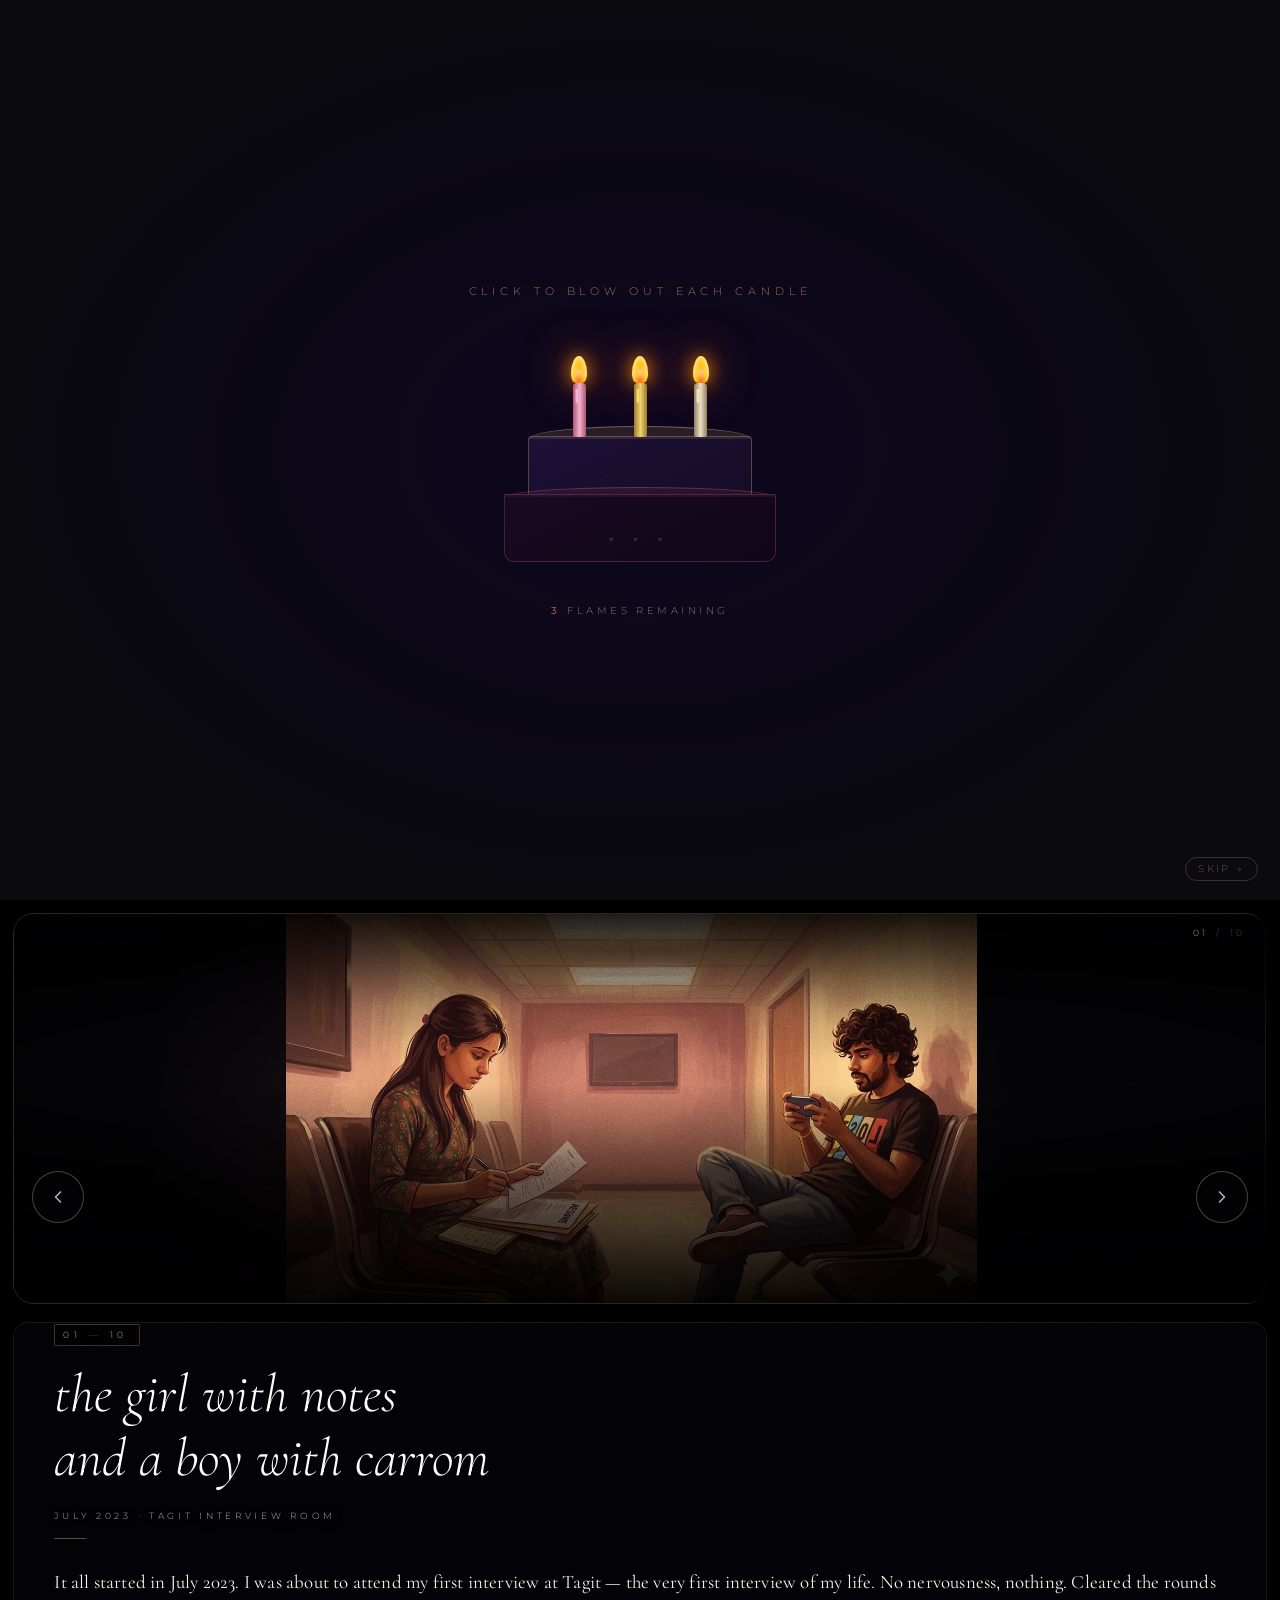
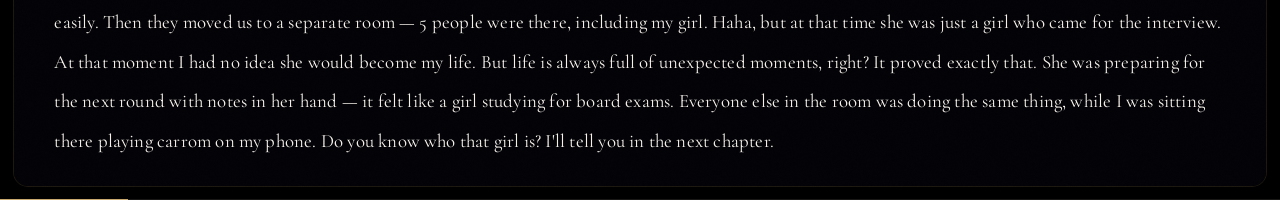
==== commit ba49c8ba: "Enable countdown lock screen — unlocks July 14 2026 Co-Authored-By: Claude Sonnet 4.6 <noreply@anthr" ====
--- a/index.html
+++ b/index.html
@@ -36,7 +36,7 @@
 
   <script>
   (function () {
-    var ALWAYS_VISIBLE = true; // set false to re-enable the July 14 countdown lock
+    var ALWAYS_VISIBLE = false; // set true to bypass countdown during testing
     var UNLOCK = new Date(2026, 6, 14, 0, 0, 0); // July 14 2026 midnight, local time
     var screen = document.getElementById('cdscreen');
 
--- a/css/style.css
+++ b/css/style.css
@@ -866,19 +866,19 @@
 /* Portrait on mobile: use same framed-card layout as landscape */
 @media (max-width: 768px) {
   .gs-slide--portrait .gs-photo {
-    left: 0.5rem;
-    right: 0.5rem;
+    left: 8%;
+    right: 8%;
     top: 0.5rem;
-    bottom: calc(62vh + 1.4rem);
+    bottom: calc(42vh + 1.4rem);
     border-radius: 14px;
     background-size: contain;
     background-position: center;
   }
   .gs-slide--portrait .gs-overlay {
-    left: 0.5rem;
-    right: 0.5rem;
+    left: 8%;
+    right: 8%;
     top: 0.5rem;
-    bottom: calc(62vh + 1.4rem);
+    bottom: calc(42vh + 1.4rem);
     border-radius: 14px;
     background:
       radial-gradient(ellipse at center, transparent 36%, rgba(0,0,0,0.62) 100%),
@@ -895,7 +895,7 @@
     right: 0.5rem;
     top: auto;
     width: auto;
-    max-height: 62vh;
+    max-height: 42vh;
     border-radius: 10px;
     background: rgba(4,4,8,0.92);
     backdrop-filter: blur(32px);
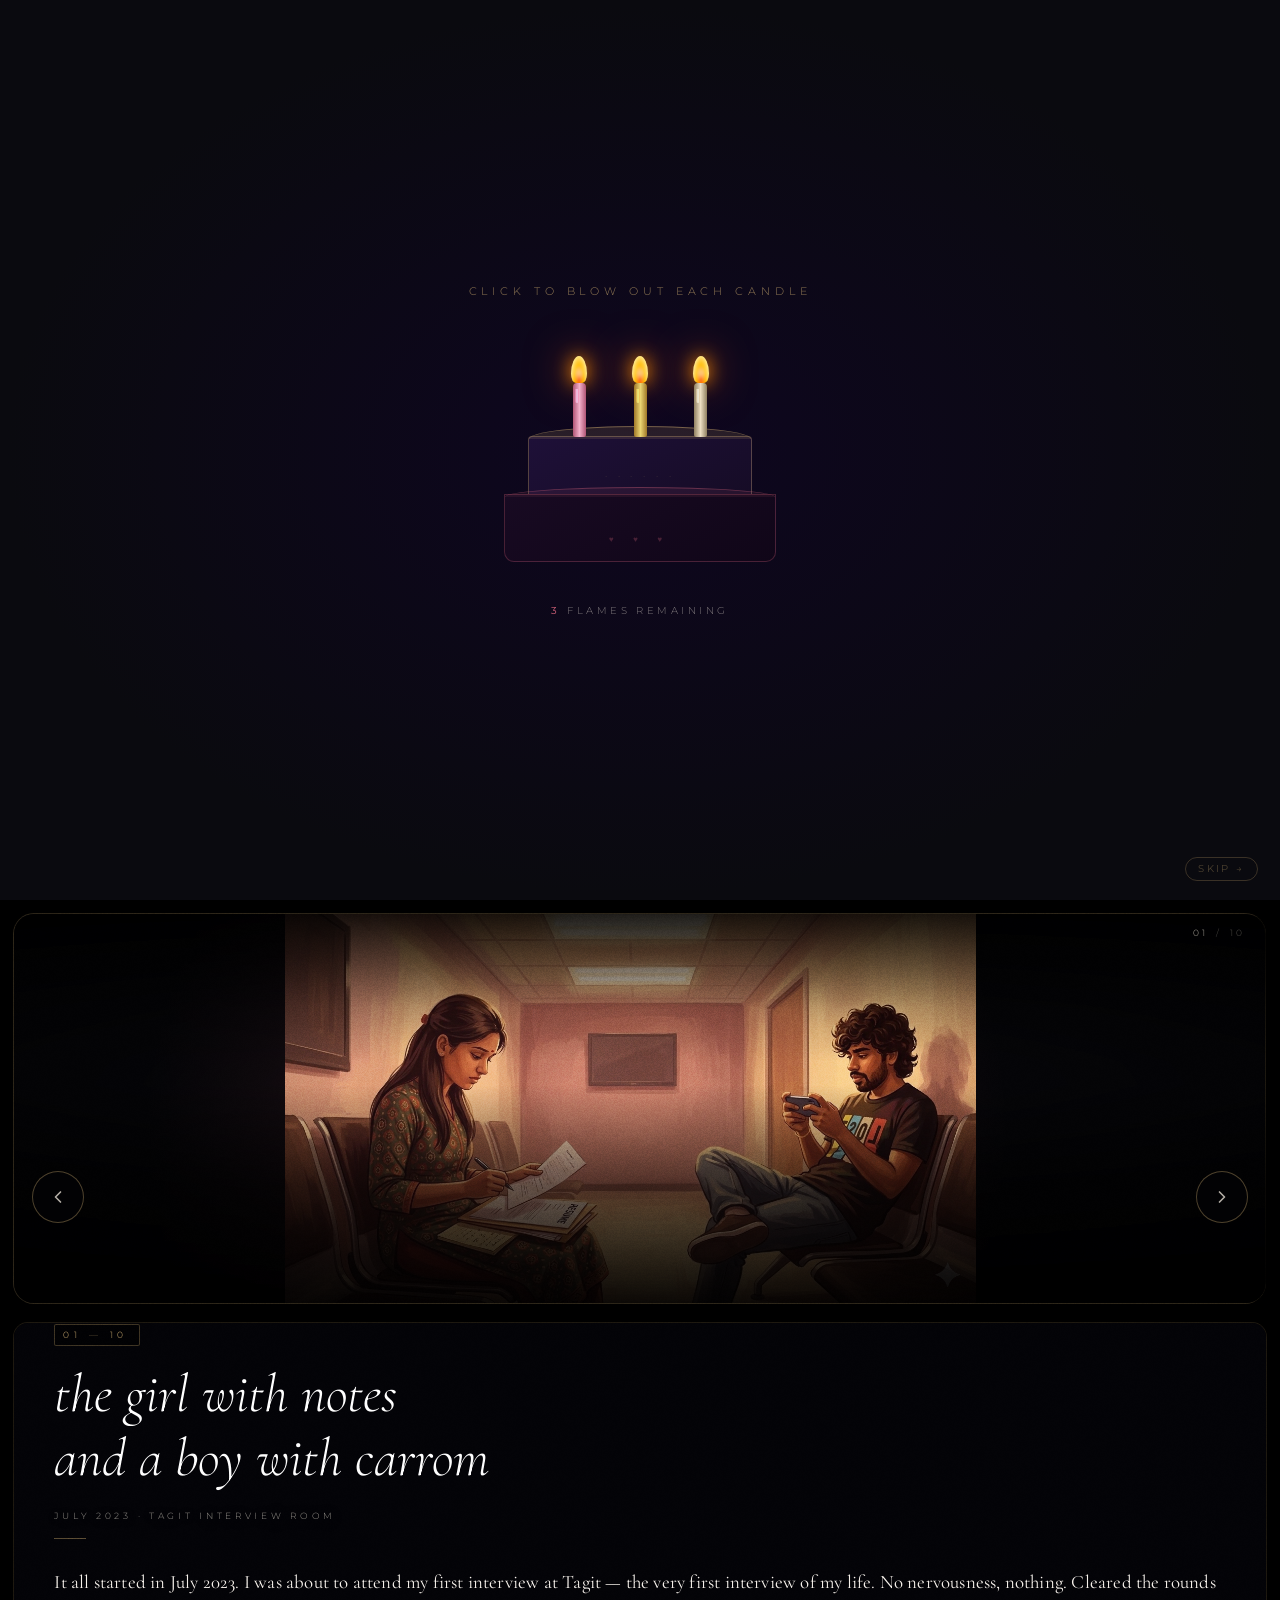
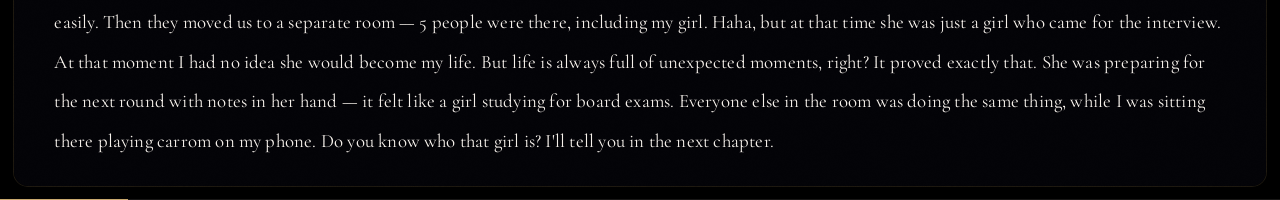
==== commit f89bb8cd: "Fix music 5s delay — start silent in click handler, fade in after 5s Revert ALWAYS_VISIBLE to true f" ====
--- a/index.html
+++ b/index.html
@@ -36,7 +36,7 @@
 
   <script>
   (function () {
-    var ALWAYS_VISIBLE = false; // set true to bypass countdown during testing
+    var ALWAYS_VISIBLE = true; // set false to re-enable the July 14 countdown lock
     var UNLOCK = new Date(2026, 6, 14, 0, 0, 0); // July 14 2026 midnight, local time
     var screen = document.getElementById('cdscreen');
 
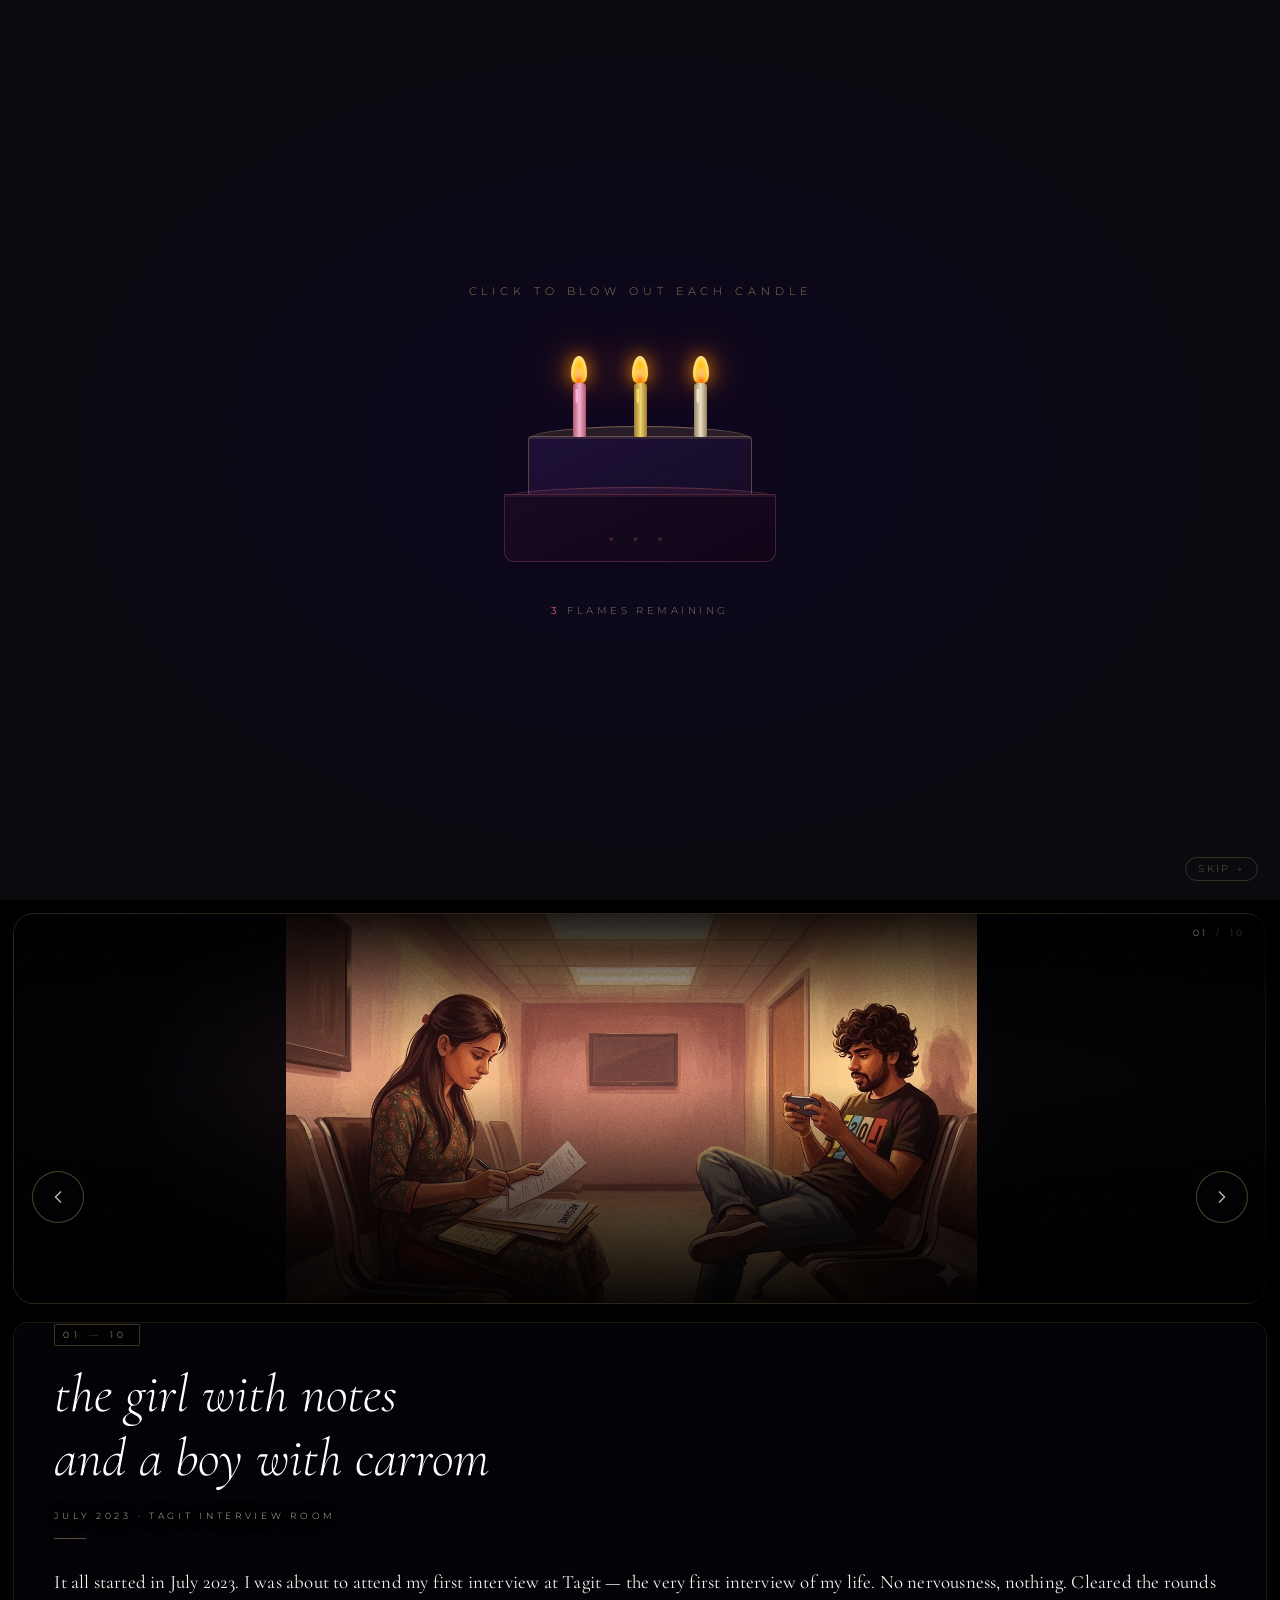
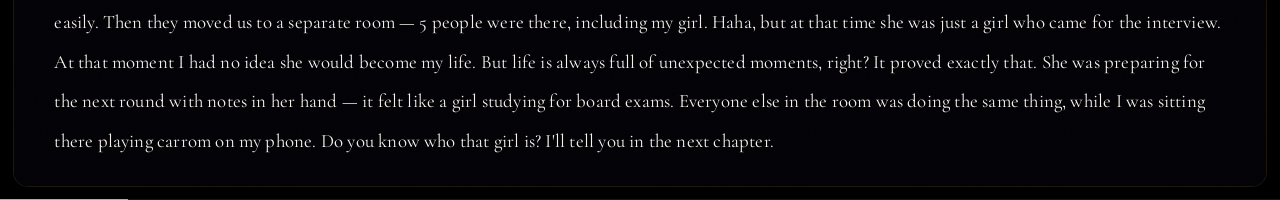
==== commit 2c59dd04: "Enable countdown lock screen Co-Authored-By: Claude Sonnet 4.6 <noreply@anthropic.com>" ====
--- a/index.html
+++ b/index.html
@@ -36,7 +36,7 @@
 
   <script>
   (function () {
-    var ALWAYS_VISIBLE = true; // set false to re-enable the July 14 countdown lock
+    var ALWAYS_VISIBLE = false; // set true to bypass countdown during testing
     var UNLOCK = new Date(2026, 6, 14, 0, 0, 0); // July 14 2026 midnight, local time
     var screen = document.getElementById('cdscreen');
 
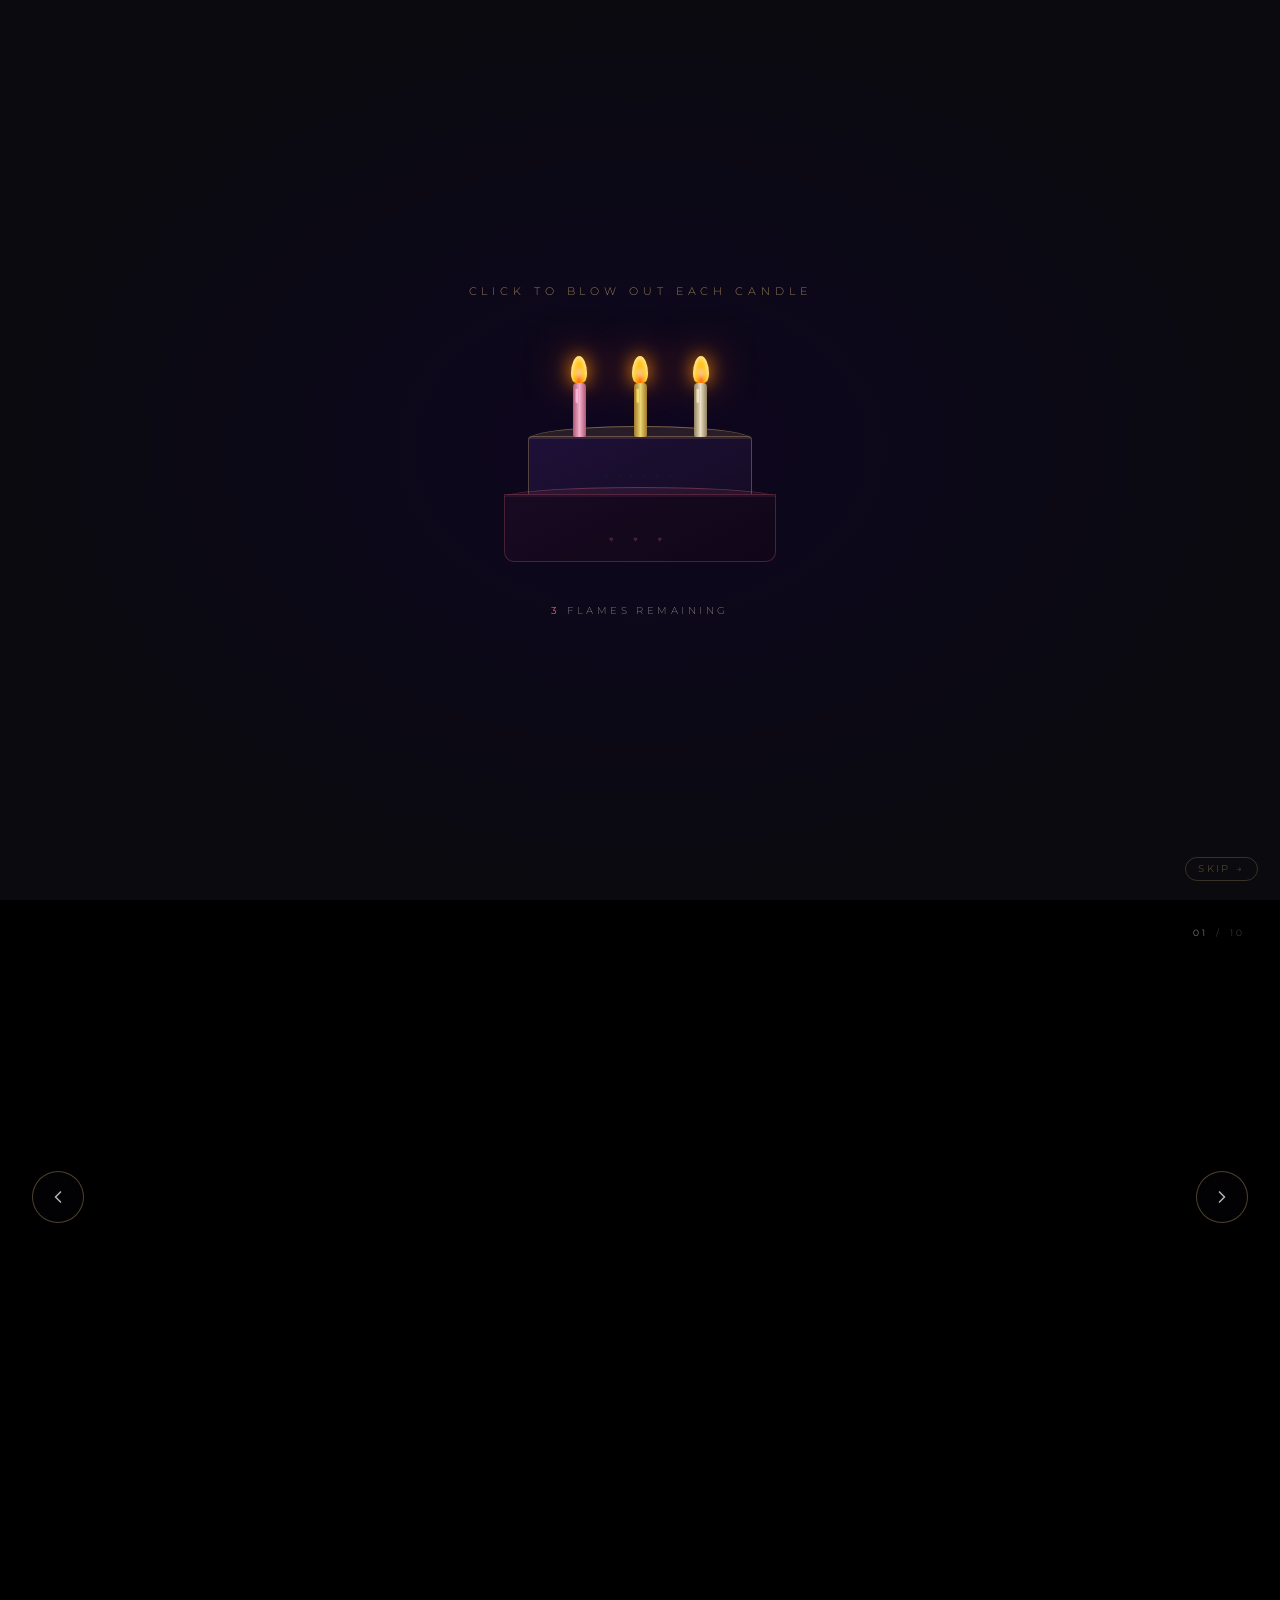
==== commit fb41dd0f: "Chapter 1 always visible — chapters 2-10 locked until July 14 with countdown overlay Co-Authored-By:" ====
--- a/index.html
+++ b/index.html
@@ -36,7 +36,7 @@
 
   <script>
   (function () {
-    var ALWAYS_VISIBLE = false; // set true to bypass countdown during testing
+    var ALWAYS_VISIBLE = true; // chapter 1 always visible; chapters 2-10 locked via chapter overlay
     var UNLOCK = new Date(2026, 6, 14, 0, 0, 0); // July 14 2026 midnight, local time
     var screen = document.getElementById('cdscreen');
 
@@ -191,6 +191,26 @@
     </div>
   </section>
 
+  <!-- ── CHAPTER LOCK OVERLAY (chapters 2-10 unlock July 14) ── -->
+  <div id="ch-lock">
+    <div class="chl-inner">
+      <div class="chl-lock">🔒</div>
+      <p class="chl-pre">the rest of our story unlocks on</p>
+      <h2 class="chl-date">July 14 ♥</h2>
+      <p class="chl-hint">come back on your birthday</p>
+      <div class="chl-timer">
+        <div class="chl-unit"><span id="chl-d">00</span><small>days</small></div>
+        <div class="chl-sep">:</div>
+        <div class="chl-unit"><span id="chl-h">00</span><small>hrs</small></div>
+        <div class="chl-sep">:</div>
+        <div class="chl-unit"><span id="chl-m">00</span><small>min</small></div>
+        <div class="chl-sep">:</div>
+        <div class="chl-unit"><span id="chl-s">00</span><small>sec</small></div>
+      </div>
+      <button id="chl-back">← back to chapter 1</button>
+    </div>
+  </div>
+
   <!-- ── CINEMATIC SLIDESHOW ── -->
   <section id="gallery">
 
--- a/css/style.css
+++ b/css/style.css
@@ -2025,3 +2025,74 @@
   .cds-timer { gap: 0; }
   .cds-unit  { min-width: clamp(46px, 22vw, 64px); }
 }
+
+/* ── CHAPTER LOCK OVERLAY ── */
+#ch-lock {
+  display: none;
+  position: fixed;
+  inset: 0;
+  z-index: 600;
+  background: rgba(5,5,8,0.96);
+  backdrop-filter: blur(14px);
+  align-items: center;
+  justify-content: center;
+}
+#ch-lock.active { display: flex; animation: chl-in 0.5s ease; }
+@keyframes chl-in {
+  from { opacity:0; transform:scale(0.97); }
+  to   { opacity:1; transform:scale(1); }
+}
+.chl-inner { text-align:center; padding:2rem; }
+.chl-lock {
+  font-size:2.8rem; margin-bottom:1.25rem;
+  animation: chl-pulse 2s ease-in-out infinite;
+}
+@keyframes chl-pulse {
+  0%,100% { transform:scale(1); }
+  50%      { transform:scale(1.12); }
+}
+.chl-pre {
+  font-family:'Montserrat',sans-serif; font-weight:300;
+  font-size:0.7rem; letter-spacing:0.3em; text-transform:uppercase;
+  color:rgba(201,169,110,0.7); margin-bottom:0.6rem;
+}
+.chl-date {
+  font-family:'Cormorant Garamond',serif; font-style:italic;
+  font-size:clamp(2.5rem,8vw,5rem); font-weight:300;
+  color:#f5f0e8; line-height:1; margin-bottom:0.4rem;
+}
+.chl-hint {
+  font-family:'Montserrat',sans-serif; font-size:0.6rem;
+  letter-spacing:0.25em; color:rgba(245,240,232,0.3);
+  text-transform:uppercase; margin-bottom:2rem;
+}
+.chl-timer {
+  display:flex; align-items:flex-start; justify-content:center;
+  gap:0.4rem; margin-bottom:2.5rem;
+}
+.chl-unit {
+  display:flex; flex-direction:column; align-items:center;
+  gap:0.2rem; min-width:3rem;
+}
+.chl-unit span {
+  font-family:'Cormorant Garamond',serif;
+  font-size:clamp(2rem,6vw,3.2rem); font-weight:300;
+  color:#c9a96e; line-height:1;
+}
+.chl-unit small {
+  font-family:'Montserrat',sans-serif; font-size:0.45rem;
+  letter-spacing:0.2em; text-transform:uppercase;
+  color:rgba(201,169,110,0.45);
+}
+.chl-sep {
+  font-family:'Cormorant Garamond',serif;
+  font-size:clamp(2rem,6vw,3.2rem); color:rgba(201,169,110,0.25); line-height:1;
+}
+#chl-back {
+  background:none; border:1px solid rgba(201,169,110,0.3);
+  color:rgba(245,240,232,0.45); font-family:'Montserrat',sans-serif;
+  font-size:0.6rem; letter-spacing:0.2em; text-transform:uppercase;
+  padding:0.7rem 1.4rem; cursor:pointer;
+  transition:border-color 0.3s,color 0.3s;
+}
+#chl-back:hover { border-color:rgba(201,169,110,0.7); color:#c9a96e; }
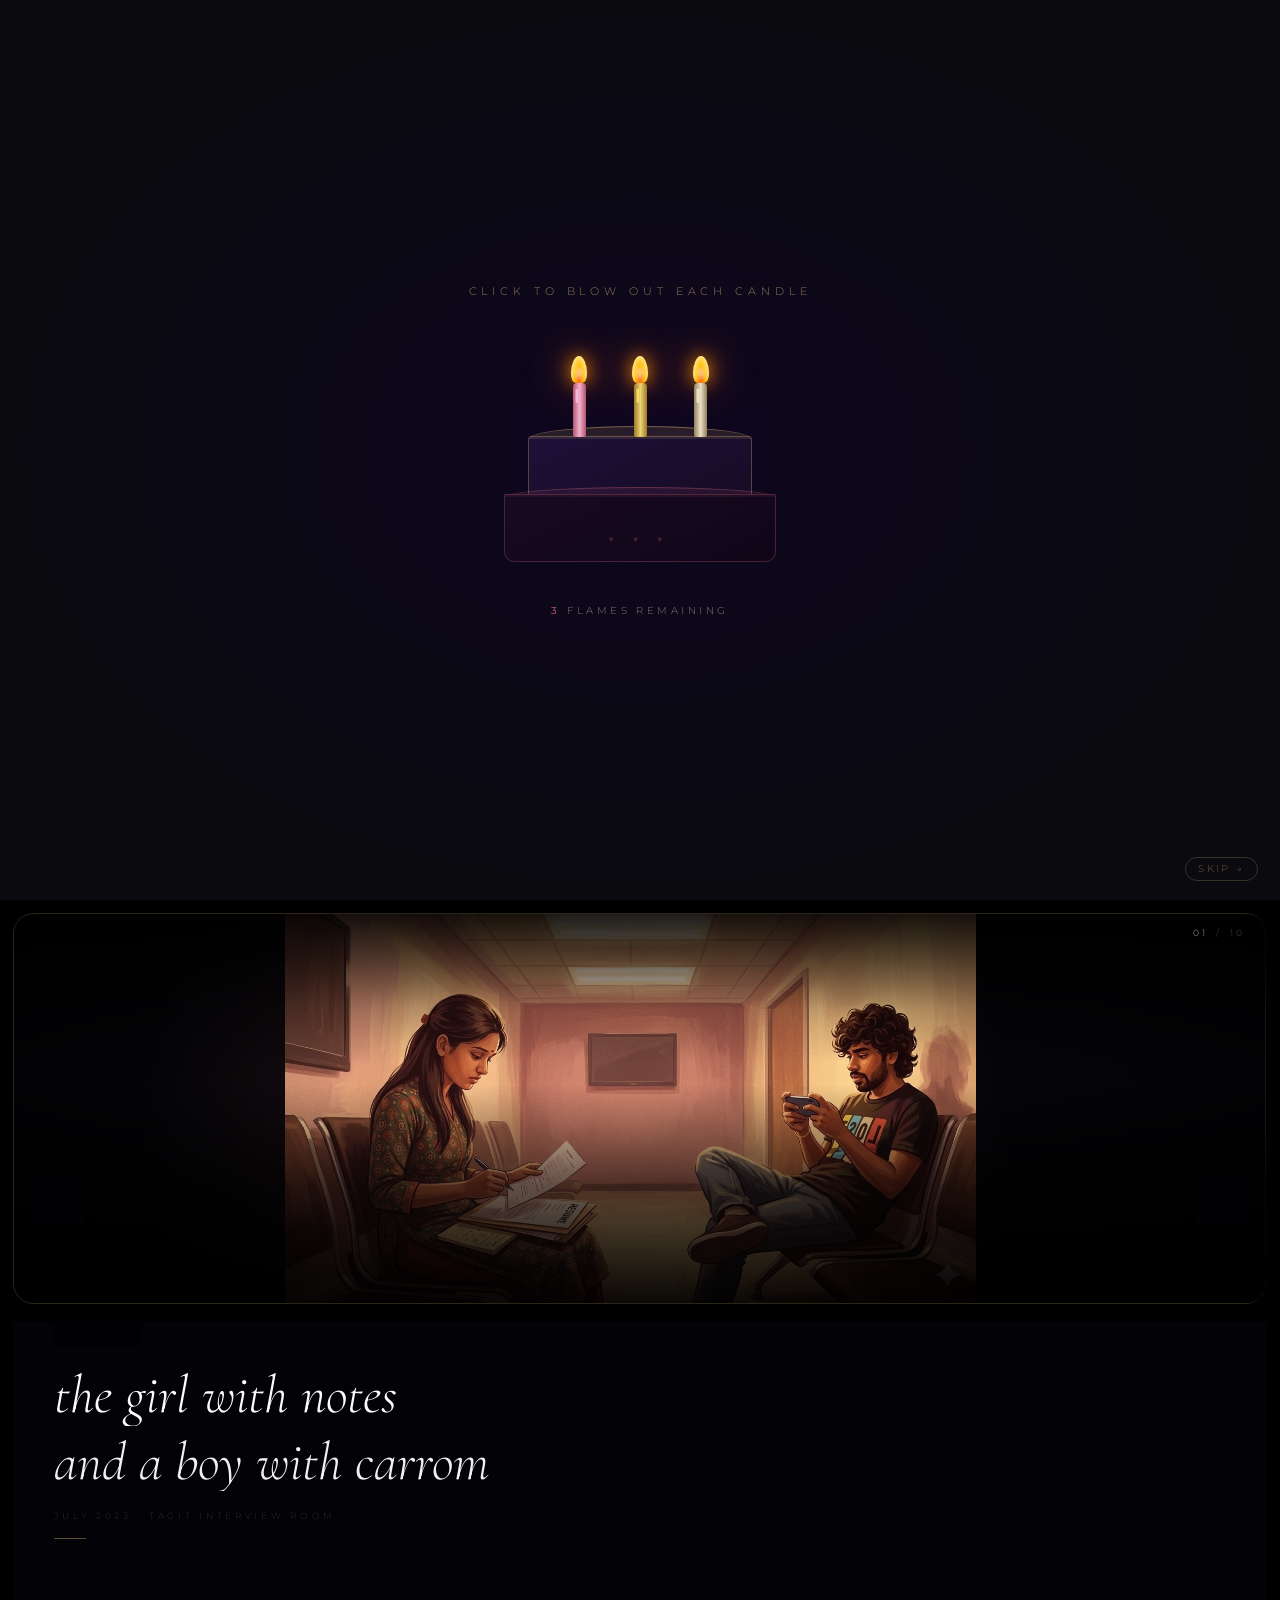
==== commit 1f17637b: "Revert "Chapter 1 always visible — chapters 2-10 locked until July 14 with countdown overlay" This r" ====
--- a/index.html
+++ b/index.html
@@ -36,7 +36,7 @@
 
   <script>
   (function () {
-    var ALWAYS_VISIBLE = true; // chapter 1 always visible; chapters 2-10 locked via chapter overlay
+    var ALWAYS_VISIBLE = false; // set true to bypass countdown during testing
     var UNLOCK = new Date(2026, 6, 14, 0, 0, 0); // July 14 2026 midnight, local time
     var screen = document.getElementById('cdscreen');
 
@@ -191,26 +191,6 @@
     </div>
   </section>
 
-  <!-- ── CHAPTER LOCK OVERLAY (chapters 2-10 unlock July 14) ── -->
-  <div id="ch-lock">
-    <div class="chl-inner">
-      <div class="chl-lock">🔒</div>
-      <p class="chl-pre">the rest of our story unlocks on</p>
-      <h2 class="chl-date">July 14 ♥</h2>
-      <p class="chl-hint">come back on your birthday</p>
-      <div class="chl-timer">
-        <div class="chl-unit"><span id="chl-d">00</span><small>days</small></div>
-        <div class="chl-sep">:</div>
-        <div class="chl-unit"><span id="chl-h">00</span><small>hrs</small></div>
-        <div class="chl-sep">:</div>
-        <div class="chl-unit"><span id="chl-m">00</span><small>min</small></div>
-        <div class="chl-sep">:</div>
-        <div class="chl-unit"><span id="chl-s">00</span><small>sec</small></div>
-      </div>
-      <button id="chl-back">← back to chapter 1</button>
-    </div>
-  </div>
-
   <!-- ── CINEMATIC SLIDESHOW ── -->
   <section id="gallery">
 
--- a/css/style.css
+++ b/css/style.css
@@ -2025,74 +2025,3 @@
   .cds-timer { gap: 0; }
   .cds-unit  { min-width: clamp(46px, 22vw, 64px); }
 }
-
-/* ── CHAPTER LOCK OVERLAY ── */
-#ch-lock {
-  display: none;
-  position: fixed;
-  inset: 0;
-  z-index: 600;
-  background: rgba(5,5,8,0.96);
-  backdrop-filter: blur(14px);
-  align-items: center;
-  justify-content: center;
-}
-#ch-lock.active { display: flex; animation: chl-in 0.5s ease; }
-@keyframes chl-in {
-  from { opacity:0; transform:scale(0.97); }
-  to   { opacity:1; transform:scale(1); }
-}
-.chl-inner { text-align:center; padding:2rem; }
-.chl-lock {
-  font-size:2.8rem; margin-bottom:1.25rem;
-  animation: chl-pulse 2s ease-in-out infinite;
-}
-@keyframes chl-pulse {
-  0%,100% { transform:scale(1); }
-  50%      { transform:scale(1.12); }
-}
-.chl-pre {
-  font-family:'Montserrat',sans-serif; font-weight:300;
-  font-size:0.7rem; letter-spacing:0.3em; text-transform:uppercase;
-  color:rgba(201,169,110,0.7); margin-bottom:0.6rem;
-}
-.chl-date {
-  font-family:'Cormorant Garamond',serif; font-style:italic;
-  font-size:clamp(2.5rem,8vw,5rem); font-weight:300;
-  color:#f5f0e8; line-height:1; margin-bottom:0.4rem;
-}
-.chl-hint {
-  font-family:'Montserrat',sans-serif; font-size:0.6rem;
-  letter-spacing:0.25em; color:rgba(245,240,232,0.3);
-  text-transform:uppercase; margin-bottom:2rem;
-}
-.chl-timer {
-  display:flex; align-items:flex-start; justify-content:center;
-  gap:0.4rem; margin-bottom:2.5rem;
-}
-.chl-unit {
-  display:flex; flex-direction:column; align-items:center;
-  gap:0.2rem; min-width:3rem;
-}
-.chl-unit span {
-  font-family:'Cormorant Garamond',serif;
-  font-size:clamp(2rem,6vw,3.2rem); font-weight:300;
-  color:#c9a96e; line-height:1;
-}
-.chl-unit small {
-  font-family:'Montserrat',sans-serif; font-size:0.45rem;
-  letter-spacing:0.2em; text-transform:uppercase;
-  color:rgba(201,169,110,0.45);
-}
-.chl-sep {
-  font-family:'Cormorant Garamond',serif;
-  font-size:clamp(2rem,6vw,3.2rem); color:rgba(201,169,110,0.25); line-height:1;
-}
-#chl-back {
-  background:none; border:1px solid rgba(201,169,110,0.3);
-  color:rgba(245,240,232,0.45); font-family:'Montserrat',sans-serif;
-  font-size:0.6rem; letter-spacing:0.2em; text-transform:uppercase;
-  padding:0.7rem 1.4rem; cursor:pointer;
-  transition:border-color 0.3s,color 0.3s;
-}
-#chl-back:hover { border-color:rgba(201,169,110,0.7); color:#c9a96e; }
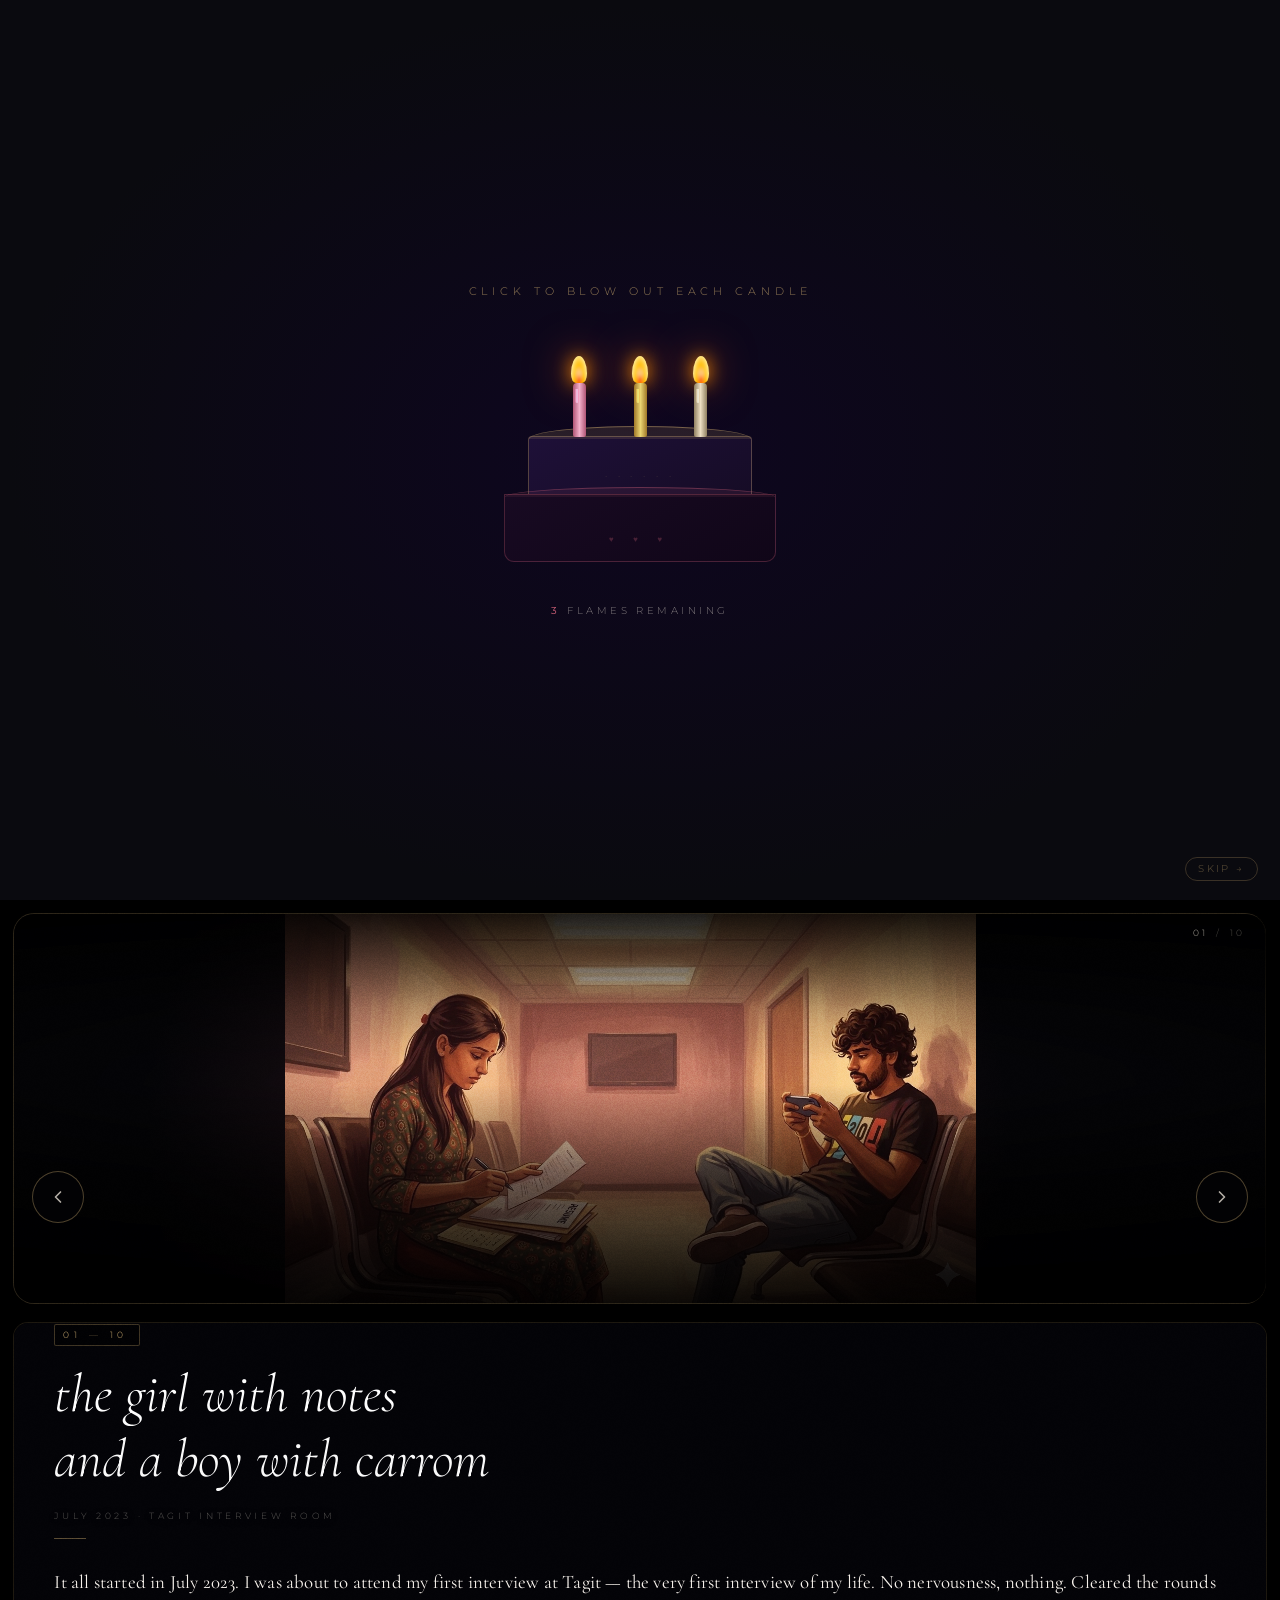
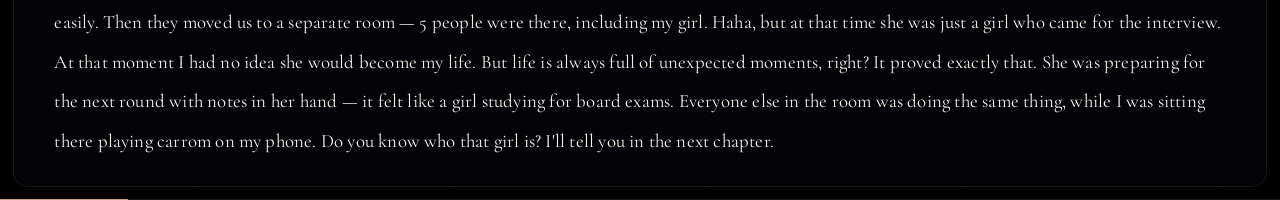
==== commit 0e9f6c4c: "Add skip button to countdown screen for preview/testing Co-Authored-By: Claude Sonnet 4.6 <noreply@a" ====
--- a/index.html
+++ b/index.html
@@ -31,6 +31,7 @@
         <div class="cds-unit"><span class="cds-n" id="cds-s">00</span><span class="cds-l">sec</span></div>
       </div>
       <p class="cds-sub">your gift is almost ready...</p>
+      <button id="cds-skip" onclick="document.getElementById('cdscreen').parentNode.removeChild(document.getElementById('cdscreen'))">skip →</button>
     </div>
   </div>
 
--- a/css/style.css
+++ b/css/style.css
@@ -2025,3 +2025,20 @@
   .cds-timer { gap: 0; }
   .cds-unit  { min-width: clamp(46px, 22vw, 64px); }
 }
+
+/* ── COUNTDOWN SKIP BUTTON ── */
+#cds-skip {
+  display: block;
+  margin: 1.5rem auto 0;
+  background: none;
+  border: 1px solid rgba(201,169,110,0.25);
+  color: rgba(245,240,232,0.35);
+  font-family: 'Montserrat', sans-serif;
+  font-size: 0.6rem;
+  letter-spacing: 0.25em;
+  text-transform: uppercase;
+  padding: 0.6rem 1.2rem;
+  cursor: pointer;
+  transition: border-color 0.3s, color 0.3s;
+}
+#cds-skip:hover { border-color: rgba(201,169,110,0.6); color: #c9a96e; }
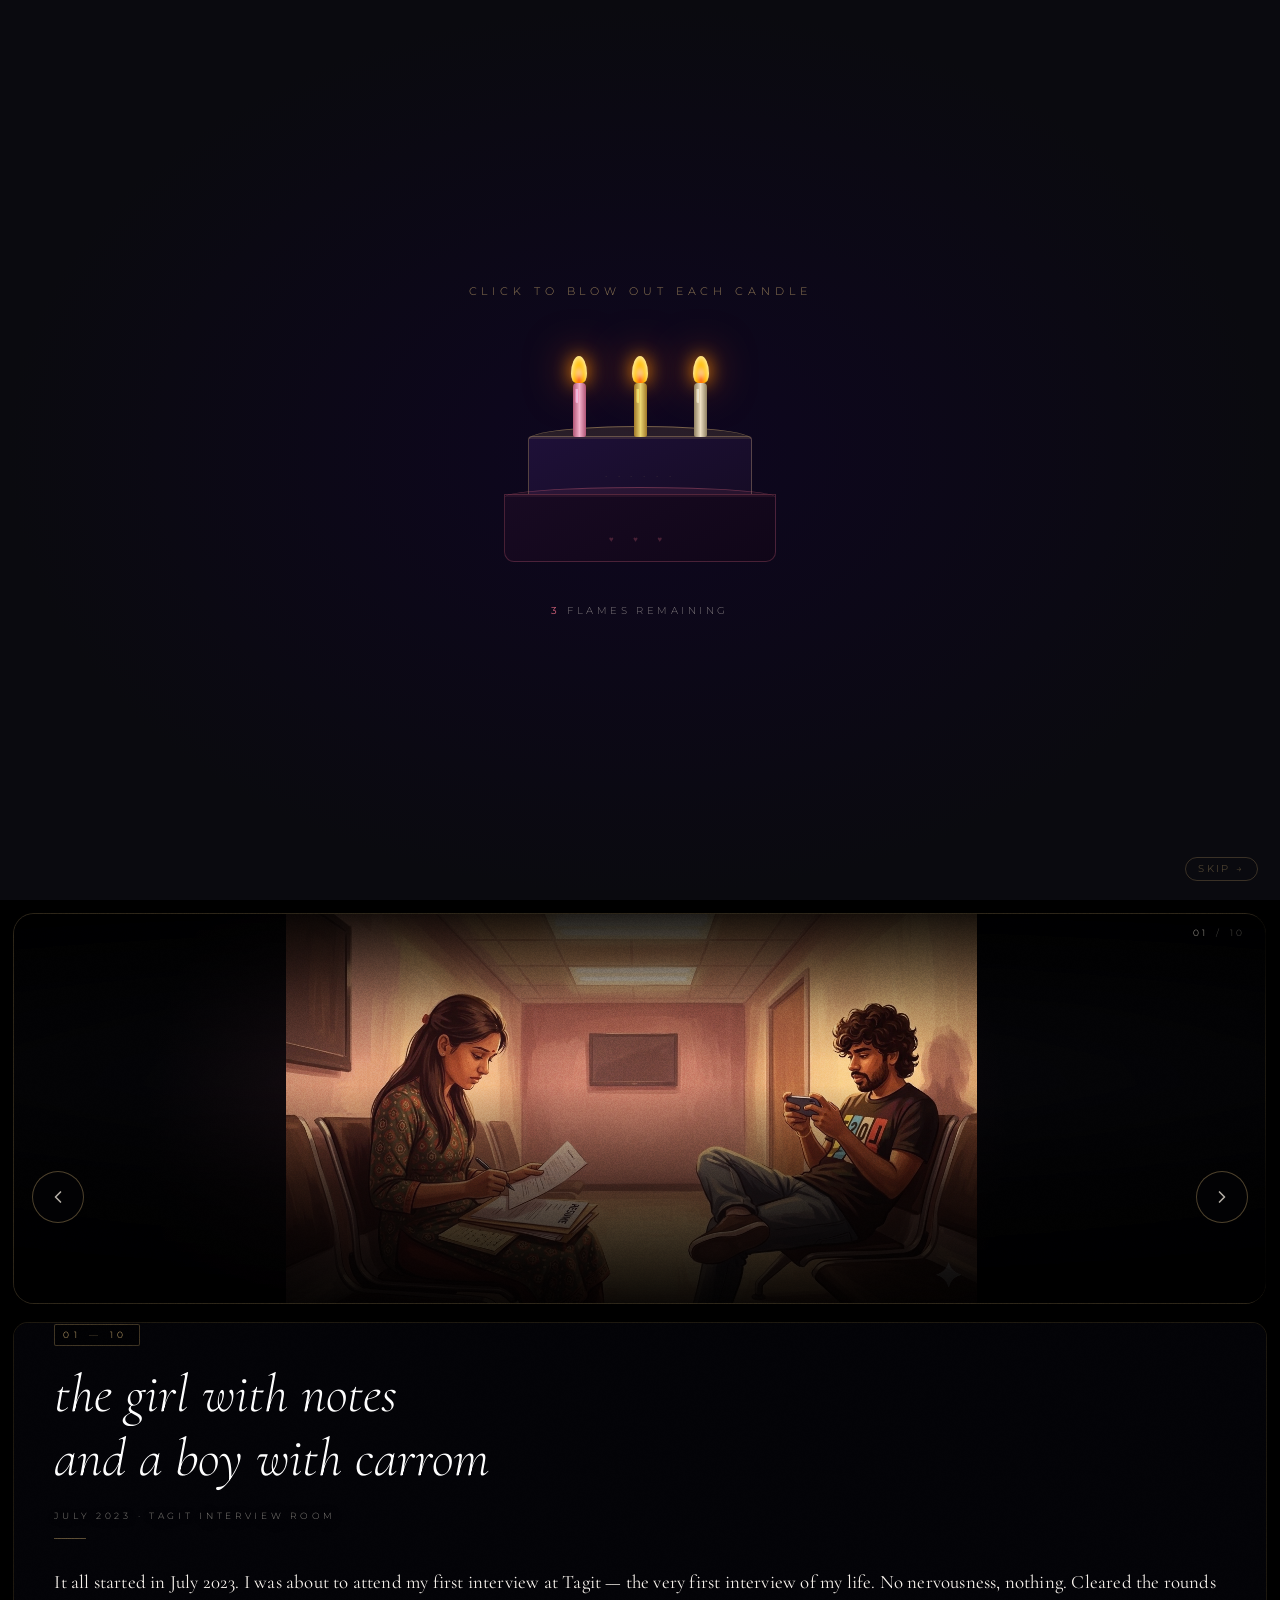
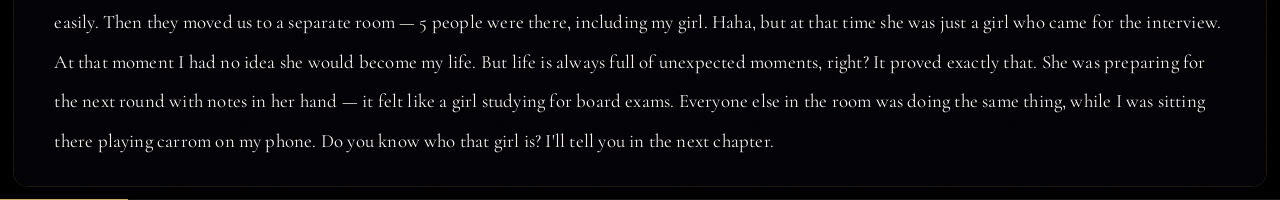
==== commit 9c5cc919: "Add cinematic photo reel after chapter 10 — phone-first, 30-40 photos, Ken Burns + 4 transitions Co-" ====
--- a/index.html
+++ b/index.html
@@ -401,6 +401,40 @@
 
   </section>
 
+  <!-- ── CINEMATIC PHOTO REEL ── -->
+  <div id="reel">
+    <!-- background layers -->
+    <div class="reel-bg" id="reel-bg-a"></div>
+    <div class="reel-bg" id="reel-bg-b"></div>
+    <div class="reel-vignette"></div>
+    <div class="reel-grain"></div>
+    <div class="reel-flash" id="reel-flash"></div>
+    <div class="reel-leak"  id="reel-leak"></div>
+
+    <!-- title card -->
+    <div class="reel-title-card" id="reel-title-card">
+      <p class="rtc-pre">and so many more</p>
+      <h2 class="rtc-title">moments with you</h2>
+      <p class="rtc-sub">tap anywhere to begin</p>
+    </div>
+
+    <!-- counter -->
+    <div class="reel-counter" id="reel-counter">
+      <span id="reel-curr">01</span>
+      <span class="reel-sep"> / </span>
+      <span id="reel-total">35</span>
+    </div>
+
+    <!-- progress bar -->
+    <div class="reel-progress"><div class="reel-progress-fill" id="reel-pfill"></div></div>
+
+    <!-- pause hint -->
+    <div class="reel-pause-hint" id="reel-pause-hint">hold to pause</div>
+
+    <!-- skip to end -->
+    <button class="reel-end-btn" id="reel-end-btn">skip to message →</button>
+  </div>
+
   <!-- ── FINAL MESSAGE ── -->
   <section id="message" class="section message">
     <div class="message-content">
--- a/css/style.css
+++ b/css/style.css
@@ -2042,3 +2042,230 @@
   transition: border-color 0.3s, color 0.3s;
 }
 #cds-skip:hover { border-color: rgba(201,169,110,0.6); color: #c9a96e; }
+
+/* ══════════════════════════════════════
+   CINEMATIC PHOTO REEL
+══════════════════════════════════════ */
+#reel {
+  display: none;
+  position: fixed;
+  inset: 0;
+  z-index: 400;
+  background: #000;
+  overflow: hidden;
+}
+#reel.active { display: block; }
+
+/* dual background slots for crossfade */
+.reel-bg {
+  position: absolute;
+  inset: 0;
+  background-size: cover;
+  background-position: center;
+  will-change: transform, opacity;
+}
+
+/* vignette */
+.reel-vignette {
+  position: absolute;
+  inset: 0;
+  background: radial-gradient(ellipse at center,
+    transparent 35%,
+    rgba(0,0,0,0.55) 70%,
+    rgba(0,0,0,0.85) 100%);
+  pointer-events: none;
+  z-index: 2;
+}
+
+/* grain */
+.reel-grain {
+  position: absolute;
+  inset: -50%;
+  width: 200%; height: 200%;
+  background-image: url("data:image/svg+xml,%3Csvg viewBox='0 0 200 200' xmlns='http://www.w3.org/2000/svg'%3E%3Cfilter id='n'%3E%3CfeTurbulence type='fractalNoise' baseFrequency='0.85' numOctaves='4' stitchTiles='stitch'/%3E%3C/filter%3E%3Crect width='100%25' height='100%25' filter='url(%23n)'/%3E%3C/svg%3E");
+  opacity: 0.045;
+  pointer-events: none;
+  z-index: 3;
+  animation: reel-grain-shift 0.35s steps(1) infinite;
+}
+@keyframes reel-grain-shift {
+  0%  { transform: translate(0,0); }
+  25% { transform: translate(-2%,-3%); }
+  50% { transform: translate(3%,1%); }
+  75% { transform: translate(-1%,4%); }
+}
+
+/* flash overlay */
+.reel-flash {
+  position: absolute;
+  inset: 0;
+  background: #fff;
+  opacity: 0;
+  pointer-events: none;
+  z-index: 10;
+}
+
+/* light leak */
+.reel-leak {
+  position: absolute;
+  inset: 0;
+  background: linear-gradient(135deg, rgba(201,120,40,0.55) 0%, transparent 45%);
+  opacity: 0;
+  pointer-events: none;
+  z-index: 9;
+}
+
+/* title card */
+.reel-title-card {
+  position: absolute;
+  inset: 0;
+  display: flex;
+  flex-direction: column;
+  align-items: center;
+  justify-content: center;
+  z-index: 20;
+  background: #000;
+  text-align: center;
+  padding: 2rem;
+}
+.reel-title-card.hidden { display: none; }
+
+.rtc-pre {
+  font-family: 'Montserrat', sans-serif;
+  font-weight: 200;
+  font-size: clamp(0.6rem, 1.5vw, 0.8rem);
+  letter-spacing: 0.4em;
+  text-transform: uppercase;
+  color: rgba(201,169,110,0.7);
+  margin-bottom: 1rem;
+  opacity: 0;
+  animation: rtc-rise 1s ease 0.4s forwards;
+}
+.rtc-title {
+  font-family: 'Cormorant Garamond', serif;
+  font-weight: 300;
+  font-style: italic;
+  font-size: clamp(2.5rem, 8vw, 5.5rem);
+  color: #f5f0e8;
+  line-height: 1.1;
+  margin-bottom: 2rem;
+  opacity: 0;
+  animation: rtc-rise 1.1s ease 0.7s forwards;
+}
+.rtc-sub {
+  font-family: 'Montserrat', sans-serif;
+  font-size: clamp(0.55rem, 1.2vw, 0.7rem);
+  letter-spacing: 0.3em;
+  text-transform: uppercase;
+  color: rgba(245,240,232,0.3);
+  opacity: 0;
+  animation: rtc-rise 1s ease 1.3s forwards;
+}
+@keyframes rtc-rise {
+  from { opacity: 0; transform: translateY(12px); }
+  to   { opacity: 1; transform: translateY(0); }
+}
+
+/* counter */
+.reel-counter {
+  position: absolute;
+  top: 1.4rem;
+  right: 1.4rem;
+  z-index: 15;
+  font-family: 'Montserrat', sans-serif;
+  font-size: 0.6rem;
+  font-weight: 300;
+  letter-spacing: 0.25em;
+  color: rgba(245,240,232,0.5);
+  opacity: 0;
+  transition: opacity 0.5s;
+}
+.reel-counter.show { opacity: 1; }
+.reel-sep { color: rgba(201,169,110,0.4); }
+
+/* progress bar */
+.reel-progress {
+  position: absolute;
+  bottom: 0;
+  left: 0;
+  right: 0;
+  height: 2px;
+  background: rgba(255,255,255,0.08);
+  z-index: 15;
+}
+.reel-progress-fill {
+  height: 100%;
+  width: 0%;
+  background: linear-gradient(to right, rgba(201,169,110,0.4), rgba(201,169,110,0.9));
+  transition: width 0.3s linear;
+}
+
+/* pause hint */
+.reel-pause-hint {
+  position: absolute;
+  bottom: 1.5rem;
+  left: 50%;
+  transform: translateX(-50%);
+  font-family: 'Montserrat', sans-serif;
+  font-size: 0.5rem;
+  letter-spacing: 0.25em;
+  text-transform: uppercase;
+  color: rgba(245,240,232,0.2);
+  z-index: 15;
+  pointer-events: none;
+  opacity: 0;
+  transition: opacity 0.5s;
+}
+.reel-pause-hint.show { opacity: 1; }
+
+/* paused overlay */
+#reel.paused::after {
+  content: '⏸';
+  position: absolute;
+  inset: 0;
+  display: flex;
+  align-items: center;
+  justify-content: center;
+  font-size: 3rem;
+  color: rgba(255,255,255,0.25);
+  z-index: 20;
+  pointer-events: none;
+}
+
+/* skip to message button */
+.reel-end-btn {
+  position: absolute;
+  top: 1.4rem;
+  left: 1.4rem;
+  z-index: 15;
+  background: none;
+  border: none;
+  color: rgba(245,240,232,0.25);
+  font-family: 'Montserrat', sans-serif;
+  font-size: 0.55rem;
+  letter-spacing: 0.2em;
+  text-transform: uppercase;
+  cursor: pointer;
+  padding: 0.4rem 0;
+  opacity: 0;
+  transition: color 0.3s, opacity 0.5s;
+}
+.reel-end-btn.show { opacity: 1; }
+.reel-end-btn:hover { color: rgba(201,169,110,0.8); }
+
+/* ── REEL: phone-first tweaks ── */
+@media (max-width: 768px) {
+  .reel-counter   { font-size: 0.65rem; top: 1rem; right: 1rem; }
+  .reel-end-btn   { font-size: 0.6rem; top: 1rem; left: 1rem; }
+  .reel-pause-hint{ font-size: 0.55rem; bottom: 1.2rem; }
+  .rtc-title      { font-size: clamp(2rem, 10vw, 3.5rem); }
+  .reel-progress  { height: 3px; }
+}
+
+/* portrait: make backgrounds cover full height without cropping faces */
+@media (orientation: portrait) {
+  .reel-bg {
+    background-size: cover;
+    background-position: center top;
+  }
+}
